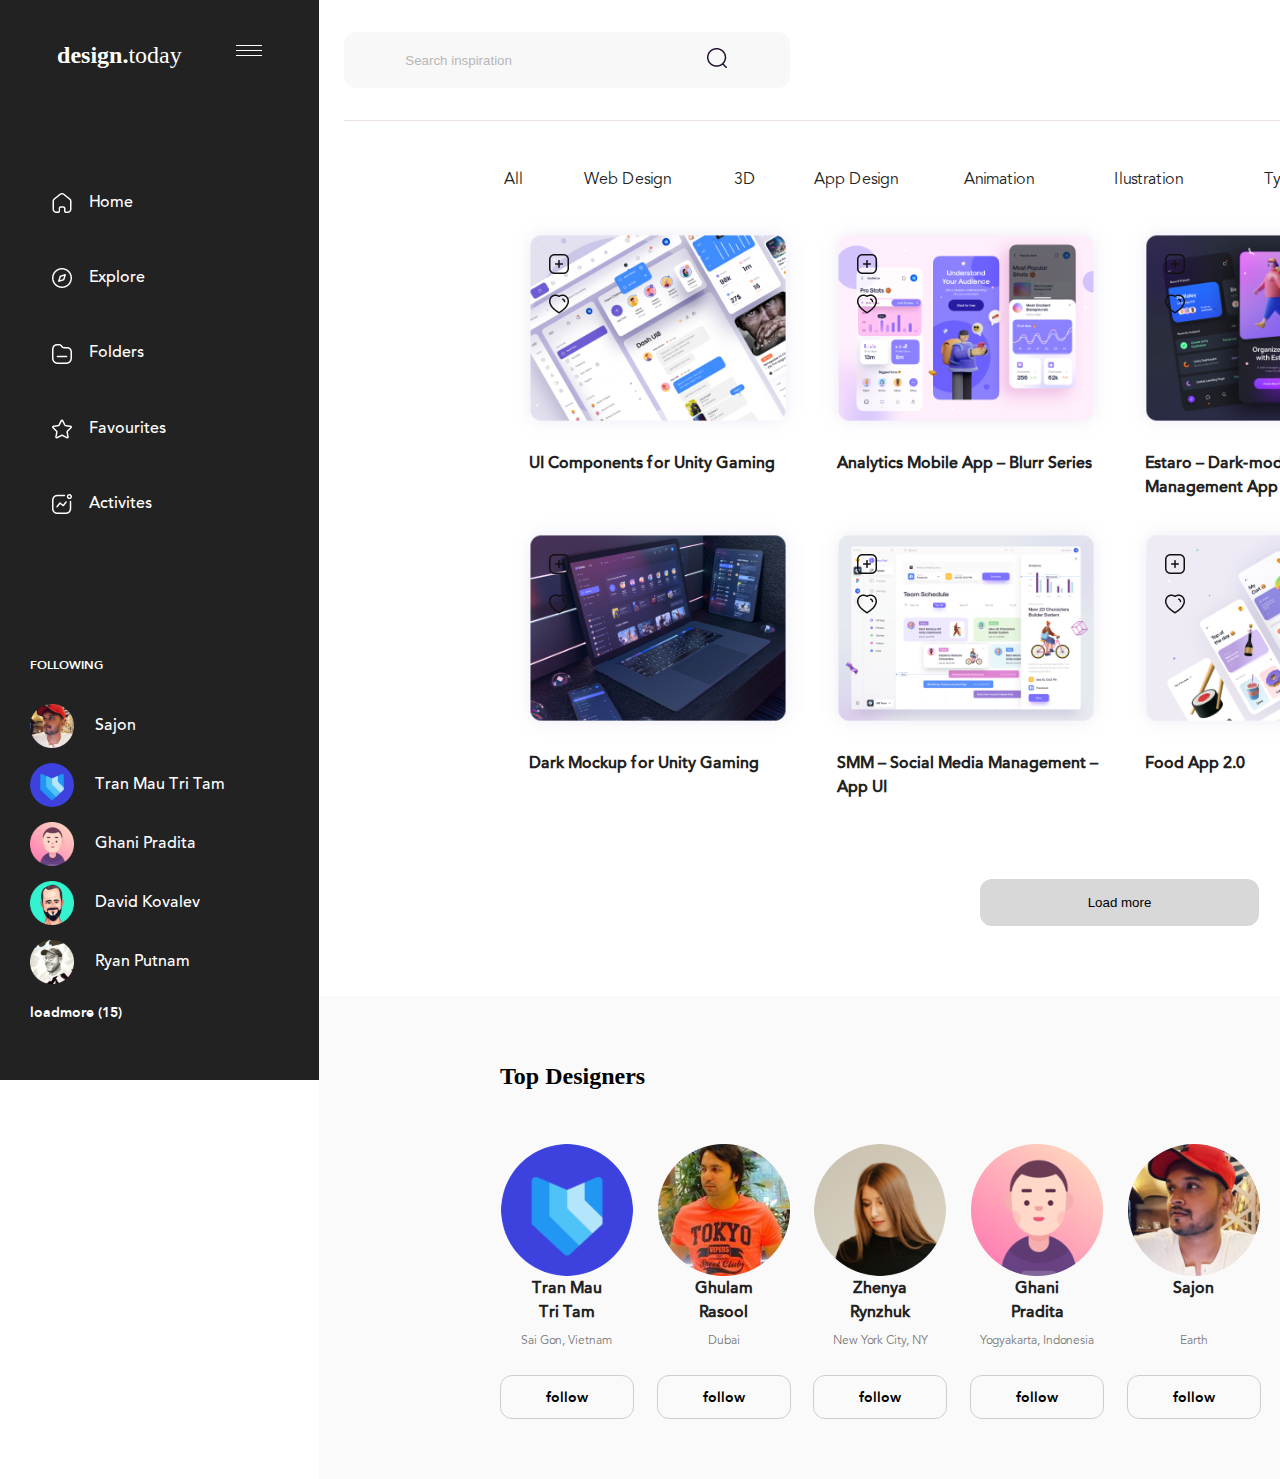
==== index.html @ 06f3b0fe "added second section and styles on index.html" ====
<!DOCTYPE html>
<html lang="en">
<head>
    <meta charset="UTF-8">
    <meta http-equiv="X-UA-Compatible" content="IE=edge">
    <meta name="viewport" content="width=device-width, initial-scale=1.0">
    <link rel="stylesheet" href="styles/font.css">
    <link rel="stylesheet" href="styles/style.css">
    <title>Document</title>
</head>
<body> 
    <div class="container-page flex">
        <aside class="aside-div">
            <div class="flex justify-around div-logo">
                <a class="logo colorfff transition-property" href="index.html"><span>design.</span>today</a>
                <a href="#"><img src="images/icons/burger-icon.png" alt="burger-icon"></a>
            </div>
            <div class="container-aside">
                <nav>
                    <ul>
                        <li class="nav-li">
                            <a class="font-fam-medium colorfff size16"href="#">
                                 <img class="vertical-align"src="images/icons/home.png" alt="home">Home
                            </a>
                        </li>
                        <li class="nav-li">
                           <a class="font-fam-medium colorfff size16"href="#">
                               <img class="vertical-align"src="images/icons/explore.png" alt="explore">Explore
                            </a>
                        </li>
                        <li class="nav-li">
                            <a class="font-fam-medium colorfff size16"href="#">
                               <img class="vertical-align"src="images/icons/folders1.png" alt="folder">Folders
                            </a>
                        </li>
                        <li class="nav-li">
                            <a class="font-fam-medium colorfff size16"href="#">
                               <img class="vertical-align"src="images/icons/favourites1.png" alt="favourites">Favourites
                            </a>
                        </li>
                        <li class="nav-li">
                            <a class="font-fam-medium colorfff size16"href="#">
                               <img class="vertical-align"src="images/icons/activities1.png" alt="avtivites">Activites
                            </a>
                        </li>
                    </ul>
                </nav>
            </div>
            <div class="aside-bottom container-aside">
                <h3 class="uppercase colorfff font-fam-heavy">following</h3>
                <ul>
                   <li>
                       <a class="font-fam-medium colorfff size16" href="#">
                           <img class="vertical-align" src="images/persons/sajon.png" alt="sajon">Sajon
                        </a>
                    </li>
                   <li>
                       <a class="font-fam-medium colorfff size16"href="#">
                           <img class="vertical-align"src="images/persons/tran-mau.png" alt="tran">Tran Mau Tri Tam
                        </a>
                    </li>
                   <li>
                       <a class="font-fam-medium colorfff size16"href="#">
                           <img class="vertical-align"src="images/persons/ghani.png" alt="ghani">Ghani Pradita
                        </a>
                    </li>
                   <li>
                       <a class="font-fam-medium colorfff size16"href="#">
                           <img class="vertical-align"src="images/persons/david.png" alt="david">David Kovalev
                        </a>
                    </li>
                   <li>
                       <a class="font-fam-medium colorfff size16"href="#">
                           <img class="vertical-align"src="images/persons/ryan.png" alt="ryan">Ryan Putnam
                        </a>
                    </li>
                </ul>
                <button class="colorfff font-size14 font-fam-heavy">loadmore (15)</button>
            </div>
        </aside>
        <div class="main-page">
            <header class="flex">
                <div class="search-div flex">
                    <input type="text" placeholder="Search inspiration">
                    <a href="#">
                        <img src="images/icons/search.png" alt="search">
                    </a>
                </div>
                <div class="flex header-right-div">
                    <a class="uppercase"href="">go pro!</a>
                    <div class="relative">
                       <a href="#"><img src="images/icons/mail.png" alt="mail"><span></span></a>
                    </div>
                    <div class="relative">
                       <a href="#"><img src="images/icons/bell.png" alt="bell"><span></span></a>
                    </div>
                    <a href="sec-page.html"><img src="images/persons/Group 33.png" alt="photo"> </a>
                    <button class="uppercase upload colorfff font-size14 font-fam-heavy">upload</button>
                </div>
            </header>
            <main>
                <section class="container">
                    <div class="flex jc-between ai-center wrap"> 
                        <div class="flex">
                            <div class="list-div">
                                <a class="book-size16-color222 capitalize"href="">all</a>
                            </div>
                            <div class="list-div witdh">
                                <a class="book-size16-color222 capitalize"href="">web design</a>
                            </div>
                            <div class="list-div">
                                <a class="book-size16-color222 uppercase"href="">3D</a>
                            </div>
                            <div class="list-div witdh">
                                <a class="book-size16-color222 capitalize"href="">app design</a>
                            </div>
                            <div class="list-div witdh">
                                <a class="book-size16-color222 capitalize"href="">animation</a>
                            </div>
                            <div class="list-div witdh">
                                <a class="book-size16-color222 capitalize"href="">ilustration</a>
                            </div>
                            <div class="list-div">
                                <a class="book-size16-color222 capitalize"href="">typography</a>
                            </div>
                        </div>
                        <div class="buttom-filter-div">
                            <img class="vertical-align"src="images/icons/filter.png" alt="filter">
                            <button class="buttom-filter capitalize">filters</button>
                        </div>
                    </div>
                    <div class="flex jc-between wrap">
                        <div class="main-img-div flex wrap relative">
                            <a href="#">
                                <img class="main-img"src="images/basic images/UI components for unity gaming.png" alt="">
                                <h4>UI Components for Unity Gaming</h4>
                            </a>
                            <div class="icon-on-imgdiv">
                                <img src="images/icons/Component 10 – 1.png" alt="plus">
                            </div>
                            <div class="icon-on-imgdiv heart-icon">
                                <img src="images/icons/Component 6 – 2.png" alt="heart">
                            </div>
                        </div>
                        <div class="main-img-div flex wrap relative">
                            <a href="#">
                                <img src="images/basic images/Analytics mobile app.png" alt="">
                                <h4>Analytics Mobile App – Blurr Series</h4>
                            </a>
                            <div class="icon-on-imgdiv">
                                <img src="images/icons/Component 10 – 1.png" alt="plus">
                            </div>
                            <div class="icon-on-imgdiv heart-icon">
                                <img src="images/icons/Component 6 – 2.png" alt="heart">
                            </div>
                        </div>
                        <div class="main-img-div flex wrap relative">
                            <a href="#">
                                <img src="images/basic images/estaro dark-mode.png" alt="">
                                <h4>Estaro – Dark-mode – Task Management App</h4>
                            </a>
                            <div class="icon-on-imgdiv">
                                <img src="images/icons/Component 10 – 1.png" alt="plus">
                            </div>
                            <div class="icon-on-imgdiv heart-icon">
                                <img src="images/icons/Component 6 – 2.png" alt="heart">
                            </div>
                        </div>
                        <div class="main-img-div flex wrap relative">
                            <a href="#">
                                <img class="main-img"src="images/basic images/live streaming.png" alt="">
                                <h4>Live streaming application for gamers.</h4>
                            </a>
                            <div class="icon-on-imgdiv">
                                <img src="images/icons/Component 10 – 1.png" alt="plus">
                            </div>
                            <div class="icon-on-imgdiv heart-icon">
                                <img src="images/icons/Component 6 – 2.png" alt="heart">
                            </div>
                        </div>
                        <div class="main-img-div flex wrap relative">
                            <a href="#">
                                <img src="images/basic images/dark mockup.png" alt="">
                                <h4>Dark Mockup for Unity Gaming</h4>
                            </a>
                            <div class="icon-on-imgdiv">
                                <img src="images/icons/Component 10 – 1.png" alt="plus">
                            </div>
                            <div class="icon-on-imgdiv heart-icon">
                                <img src="images/icons/Component 6 – 2.png" alt="heart">
                            </div>
                        </div>
                        <div class="main-img-div flex wrap relative">
                            <a href="#">
                                <img src="images/basic images/smm-social media managment.png" alt="">
                                <h4>SMM – Social Media Management – App UI</h4>
                            </a>
                            <div class="icon-on-imgdiv">
                                <img src="images/icons/Component 10 – 1.png" alt="plus">
                            </div>
                            <div class="icon-on-imgdiv heart-icon">
                                <img src="images/icons/Component 6 – 2.png" alt="heart">
                            </div>
                        </div>
                        <div class="main-img-div flex wrap relative">
                            <a href="#">
                                <img src="images/basic images/food app.png" alt="">
                                <h4>Food App 2.0</h4>
                            </a>
                            <div class="icon-on-imgdiv">
                                <img src="images/icons/Component 10 – 1.png" alt="plus">
                            </div>
                            <div class="icon-on-imgdiv heart-icon">
                                <img src="images/icons/Component 6 – 2.png" alt="heart">
                            </div>
                        </div>
                        <div class="main-img-div  flex wrap relative">
                            <a href="#">
                                <img src="images/basic images/Rectangle 48@2x.png" alt="">
                                <h4>Live streaming application for gamers.</h4>
                            </a>
                            <div class="icon-on-imgdiv">
                                <img src="images/icons/Component 10 – 1.png" alt="plus">
                            </div>
                            <div class="icon-on-imgdiv heart-icon">
                                <img src="images/icons/Component 6 – 2.png" alt="heart">
                            </div>
                        </div>
                    </div>
                    <div class="flex load-button-div">
                        <button>Load more</button>
                    </div>
                </section>
                <section class="designer-section">
                    <div class="container">
                        <div class="flex jc-between">
                            <h2>Top Designers</h2>
                            <a class="color222 font-fam-heavy font-size14"href="#">View all</a>
                        </div>
                        <div class="flex jc-between">
                            <div class=" flex personal-div">
                                <img src="images/persons/tran-mau.png" alt="">
                                <h3>Tran Mau</h3>
                                <h3>Tri Tam</h3>
                                <p>Sai Gon, Vietnam</p>
                                <button class="font-size14 font-fam-heavy">follow</button>
                            </div>
                            <div class="flex personal-div">
                                <img src="images/persons/ghulam.png" alt="">
                                <h3>Ghulam</h3>
                                <h3>Rasool</h3>
                                <p>Dubai</p>
                                <button class="font-size14 font-fam-heavy">follow</button>
                            </div>
                            <div class="flex personal-div">
                                <img src="images/persons/zhenya.png" alt="">
                                <h3>Zhenya</h3>
                                <h3>Rynzhuk</h3>
                                <p>New York City, NY</p>
                                <button class="font-size14 font-fam-heavy">follow</button>
                            </div>
                            <div class="flex personal-div">
                                <img src="images/persons/ghani.png" alt="">
                                <h3>Ghani</h3>
                                <h3>Pradita</h3>
                                <p>Yogyakarta, Indonesia</p>
                                <button class="font-size14 font-fam-heavy">follow</button>
                            </div>
                            <div class="flex personal-div">
                                <img src="images/persons/sajon.png" alt="">
                                <h3>Sajon</h3>
                                <p>Earth</p>
                                <button class="font-size14 font-fam-heavy">follow</button>
                            </div>
                            <div class="flex personal-div">
                                <img src="images/persons/david.png" alt="">
                                <h3>David</h3>
                                <h3>Kovalev</h3>
                                <p>Sarasota, FL</p>
                                <button class="font-size14 font-fam-heavy">follow</button>
                            </div>
                            <div class="flex personal-div">
                                <img src="images/persons/ryan.png" alt="">
                                <h3>Ryan</h3>
                                <h3>Putnam</h3>
                                <p>Colorado Springs</p>
                                <button class="font-size14 font-fam-heavy">follow</button>
                            </div>
                            <div class="flex personal-div">
                                <img src="images/persons/dmitry.png" alt="">
                                <h3>Dmitry</h3>
                                <h3>Lauretsky</h3>
                                <p>Omsk, Russia</p>
                                <button class="font-size14 font-fam-heavy">follow</button>
                            </div>
                        </div>
                    </div>
                </section>
            </main>
        </div>
    </div>
</body>
</html>
---- styles/font.css ----
@font-face {font-family: "Avenir Medium"; 
    src: url("../fonts///db.onlinewebfonts.com/t/2090551770be22b09600a40b0b4673b7.eot"); 
    src: url("../fonts///db.onlinewebfonts.com/t/2090551770be22b09600a40b0b4673b7.eot?#iefix") format("embedded-opentype"), 
    url("../fonts/Avenir-Medium.woff2") format("woff2"), 
    url("../fonts/Avenir-Medium.woff") format("woff"), 
    url("../fonts/Avenir-Medium.ttf") format("truetype"), 
    url("../fonts///db.onlinewebfonts.com/t/2090551770be22b09600a40b0b4673b7.svg#Avenir Medium") format("svg"); }
  @font-face {font-family: "Avenir Black"; 
    src: url("../fonts///db.onlinewebfonts.com/t/275de2221d9f0c4c9257d17f5a1e4006.eot"); 
    src: url("../fonts///db.onlinewebfonts.com/t/275de2221d9f0c4c9257d17f5a1e4006.eot?#iefix") format("embedded-opentype"), 
    url("../fonts/Avenir\ Black.woff2") format("woff2"),
    url("../fonts/Avenir\ Black.woff") format("woff"), 
    url("../fonts/Avenir\ Black.ttf") format("truetype"), 
    url("../fonts///db.onlinewebfonts.com/t/275de2221d9f0c4c9257d17f5a1e4006.svg#Avenir Black") format("svg"); 
}
@font-face {font-family: "Avenir Heavy";
    src: url("../fonts/901497541657a2f24e42848bcf7fad52.eot"); /* IE9*/
    src: url("../fonts/901497541657a2f24e42848bcf7fad52.eot?#iefix") format("embedded-opentype"), /* IE6-IE8 */
    url("../fonts/Avenir\ Heavy.woff2") format("woff2"), /* chrome、firefox */
    url("../fonts/Avenir\ Heavy.woff") format("woff"), /* chrome、firefox */
    url("../fonts/Avenir\ Heavy.ttf") format("truetype"), /* chrome、firefox、opera、Safari, Android, iOS 4.2+*/
    url("../fonts/901497541657a2f24e42848bcf7fad52.svg#Avenir Heavy") format("svg"); /* iOS 4.1- */
}
@font-face {
  font-family: 'Avenir LT Std book';
  src: url('../fonts/AvenirLTStd-Book.woff2') format('woff2'),
      url('../fonts/AvenirLTStd-Book.woff') format('woff'),
      url('../fonts/AvenirLTStd-Book.ttf') format('truetype');
  font-weight: normal;
  font-style: normal;
  font-display: swap;
}
---- styles/style.css ----
*{
    margin: 0;
    padding: 0;
    box-sizing: border-box;
}
a{
    text-decoration: none;
}
ul{
    list-style: none;
}
.container-page{
    width: 1920px;
    /* width: 100%; */
}
.color222{
    color: #222222;
    opacity: 0.3;
}
.font-fam-heavy{
    font-family: "Avenir Heavy"
}
.font-fam-medium{
    font-family: "Avenir Medium";
}
.font-size14{
    font-size: 14px;
}
.colorfff{
    color: #FFFFFF;
}
.flex{
    display: flex;
}
.wrap{
    flex-wrap: wrap;
}
.justify-around{
    justify-content: space-around;
}
.aside-div{
    max-width: 319px;
    height: 1080px;
    background-color: #222222;
    flex:1;
}
.div-logo{
    margin: 42px 30px 0;
}
.logo{
    font-size: 24px;
}
.logo span{
    font-weight: bold;
}
.container-aside{
    max-width: 280px;
    padding-top: 106px ;
    padding-left: 30px;
}
.nav-li{
    margin-bottom: 20px;
    width: 250px;
}
.nav-li :hover{
    background-color: #FF2288;
    border-radius: 10px;
    transition-duration: 0.2s;
    font-size: 18px;
}
.nav-li a{
    display: inline-block;
    vertical-align: middle;
    padding: 15px 105px 15px 20px;
}
.nav-li img{
    display: inline-block;
    margin-right: 15px;
}
.size16{
    font-size:16px;
}
.uppercase{
    text-transform: uppercase;
}
.aside-bottom{
    width: 319px;
}
.aside-bottom img{
    width: 44px;
    margin-right: 21px;
}
.aside-bottom li{
    margin-top: 15px;
}
.aside-bottom h3{
    font-size:12px;
    margin-bottom: 31px;
}
.aside-bottom li :hover{
    font-size: 14px;
    transition-duration: 0.3s;
}
.aside-bottom button{
    background-color: #222222;
    border: none;
    margin-top: 19px;
    margin-bottom: 106px;
    cursor: pointer;
}
/*----main page---*/
.main-page{
    flex:3;
}
header{
    margin: 30px 25px;
    justify-content: space-between;
    align-items: center;
    border-bottom: 1.5px solid rgb(235, 225, 225) ;
    padding-bottom: 30px;
}
.search-div{
    width: 446px;
    height: 56px;
    background-color: #F8F8F8;
    border-radius: 12px;
    justify-content: space-around;
    align-items: center;
}
.search-div input{
    outline: none;
    border-style: hidden;
    background-color: #F8F8F8;
    color: #111111;
    opacity: 0.5;
}
.upload{
    padding: 17px 36px;
    background-color:#FF2288 ;
    border-style: none;
    border-radius: 12px;
    cursor: pointer;
    margin: 0 30px;
}
.header-right-div{
    align-items: center;
}
.header-right-div div{
    margin: 0 30px;
}
.header-right-div :first-child{
    color:#FF2288 ;
}
.relative{
    position: relative;
}
.header-right-div span{
    position: absolute;
    display: block;
    width: 10px;
    height: 10px;
    background-color: #ff2288;
    border-radius: 50%;
    top: -1px;
    right: -1px;
    opacity: 1;
}
.div-person{
    width: 56px;
    height: 56px;
    border-radius: 50%;
    border:2px solid #E7E7E7;
    justify-content: center;
    align-items: center;
    margin: 0 30px;
}
.div-person:hover{
    border:2px solid #FF2288;
}
.container{
    max-width: 1231px;
    width: 100%;
    margin: 0 auto;
}
.jc-between{
    justify-content: space-between;
}
.ai-center{
    align-items: center;
}
.book-size16-color222{
    font-family: 'Avenir LT Std book';
    font-size: 16px;
    color: #222222;
}
.capitalize{
    text-transform: capitalize;
}
.list-div{
    width: 80px;
}
.witdh{
    width: 150px;
}
.list-div a{
    transition: linear;
    transition-duration: 0.3s;
}
.list-div :hover{
    background-color: #F2F2F2;
    border-radius: 12px;
    padding:16px 20px;
}
.buttom-filter-div{
    padding: 16px 27px;
    border: 1px solid #D8D8D8;
    border-radius: 12px;
}
.buttom-filter{
   border: none;
   cursor: pointer;
   background-color: #FFFFFF;
}
.vertical-align{
    vertical-align: middle;
}
.main-img-div{
    width: calc(100% / 4);
    flex-direction: column;
    align-items:center;
}
.main-img-div a{
    transition: linear;
    transition-duration: 0.5s;
}
.main-img-div h4{
    font-size: 18;
    color: #222222;
    font-family: "Avenir Medium";
    margin: 0 0 10px 25px;
}
.main-img-div :hover{
    background-color: #F8F8F8;
    border-radius: 12px;
}
.main-img-div img{
    width: 100%;
}
.load-button-div{
    justify-content: center;
    margin-top: 70px;
}
.load-button-div button{
    padding: 16px 108px;
    background-color:#D8D8D8;
    border-style: none;
    cursor: pointer;
    border-radius: 12px;
}
.load-button-div :hover{
    border:1px solid #beb8b8;
}
.icon-on-imgdiv{
    position: absolute;
    top:40px;
    left:40px;
    flex-direction: column;
    padding: 3px;
    margin-bottom: 5px;
}
.icon-on-imgdiv img{
    width: 24px;
}
.heart-icon{
    top: 80px;
}
.designer-section{
    background-color: #FAFAFA;
    margin-top: 70px;
    padding: 67px 188px 60px 180px;
}
.personal-div{
    flex-direction:column;
    align-items: center;
    margin-top: 54px;
}
.personal-div h3{
    font-family: "Avenir Medium";
    font-size: 16px;
    color: #222222;
}
.personal-div p {
    font-family: 'Avenir LT Std book';
    font-size: 12px;
    color: #222222;
    opacity: 0.6;
    margin: 10px 0 27px;
}
.designer-section .personal-div:nth-child(5) p {
    margin-top: 34px;
}
.personal-div button{
    width: 134px;
    height: 44px;
    border:1px solid #d1cdcd ;
    border-radius: 12px;
    background-color: #FAFAFA;
}
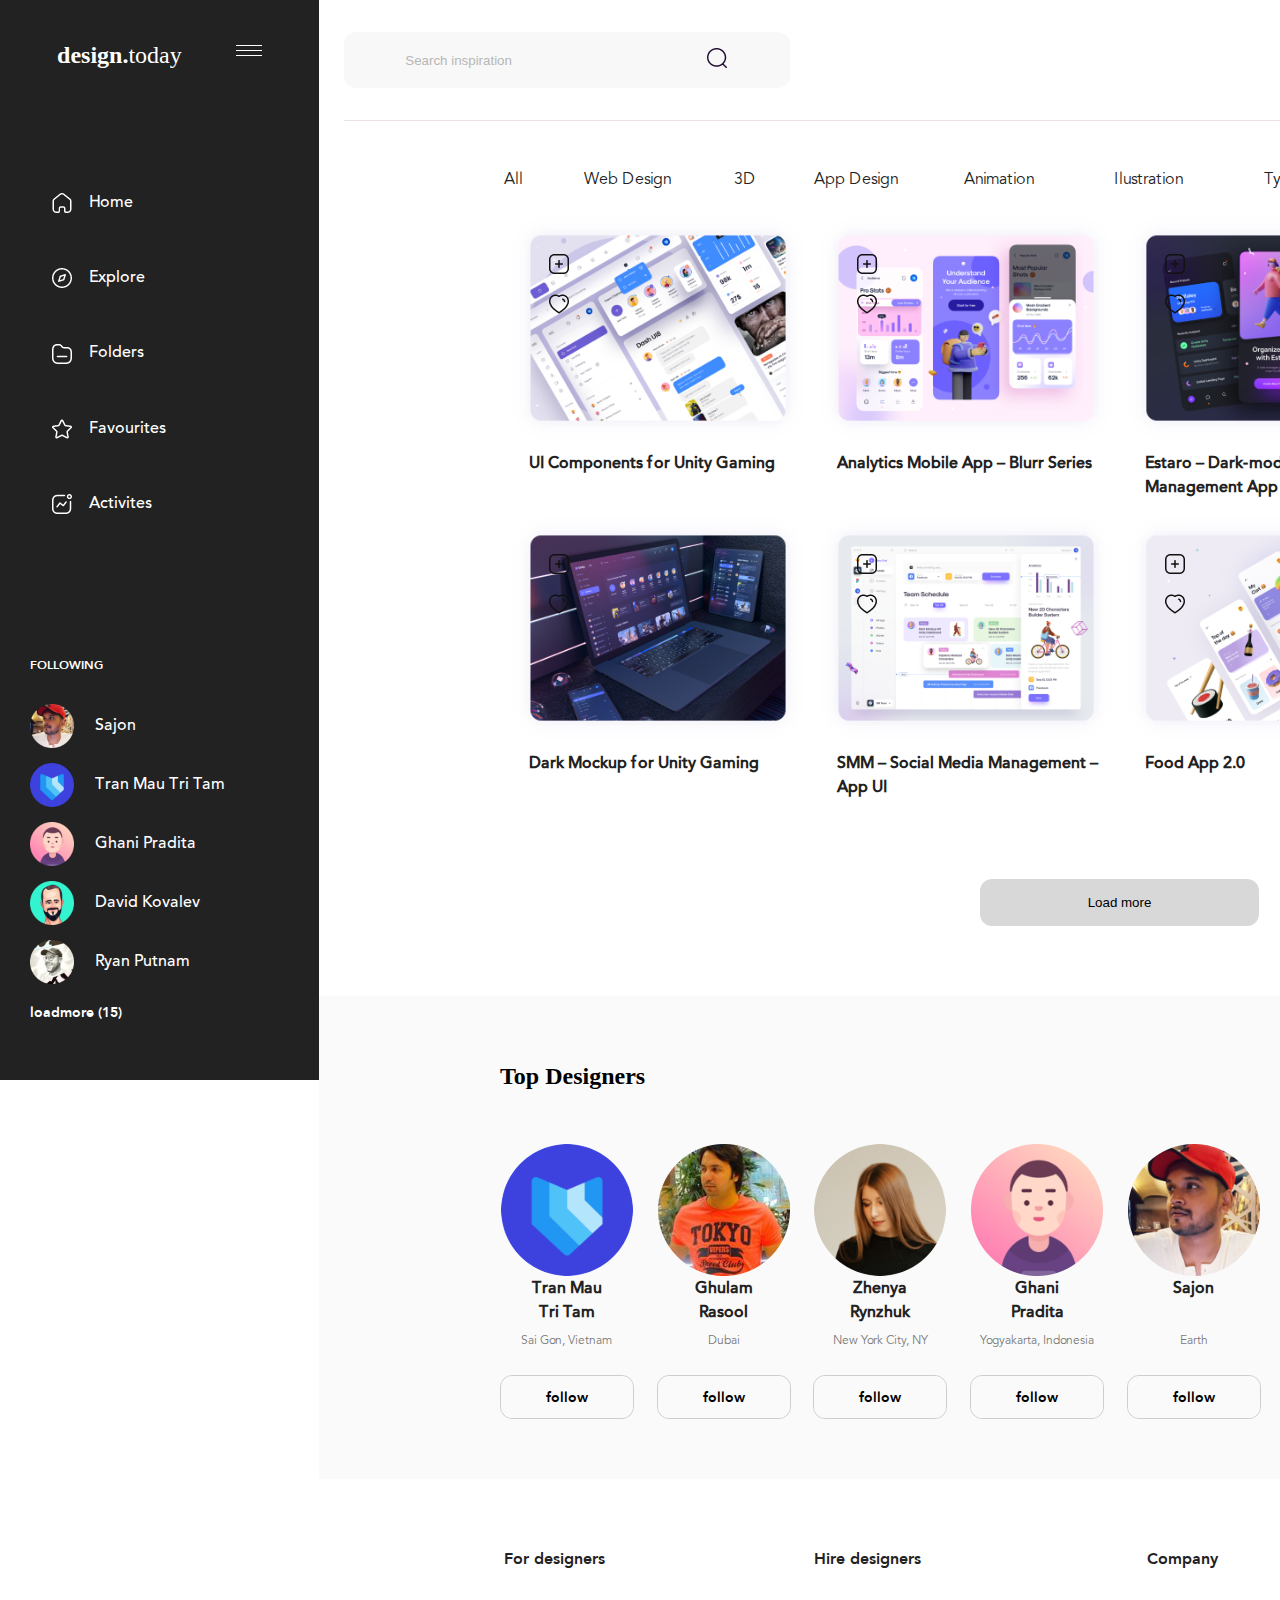
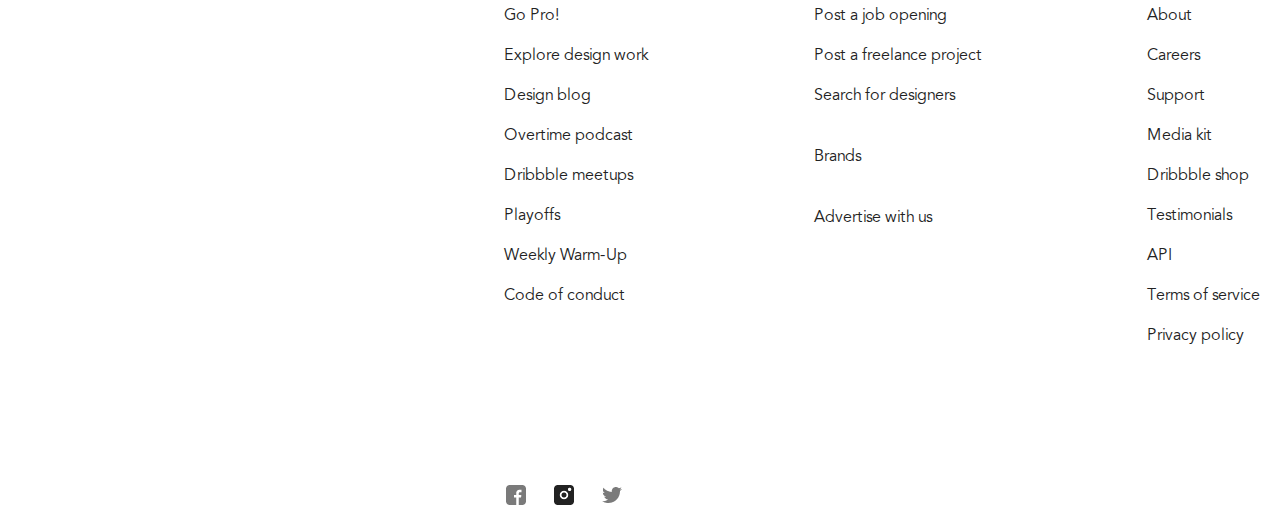
==== commit 1816f45c: "added second section footer and styles" ====
--- a/index.html
+++ b/index.html
@@ -103,25 +103,25 @@
                     <div class="flex jc-between ai-center wrap"> 
                         <div class="flex">
                             <div class="list-div">
-                                <a class="book-size16-color222 capitalize"href="">all</a>
+                                <a class="book-size16-color222 capitalize"href="#">all</a>
                             </div>
                             <div class="list-div witdh">
-                                <a class="book-size16-color222 capitalize"href="">web design</a>
+                                <a class="book-size16-color222 capitalize"href="#">web design</a>
                             </div>
                             <div class="list-div">
-                                <a class="book-size16-color222 uppercase"href="">3D</a>
+                                <a class="book-size16-color222 uppercase"href="#">3D</a>
                             </div>
                             <div class="list-div witdh">
-                                <a class="book-size16-color222 capitalize"href="">app design</a>
+                                <a class="book-size16-color222 capitalize"href="#">app design</a>
                             </div>
                             <div class="list-div witdh">
-                                <a class="book-size16-color222 capitalize"href="">animation</a>
+                                <a class="book-size16-color222 capitalize"href="#">animation</a>
                             </div>
                             <div class="list-div witdh">
-                                <a class="book-size16-color222 capitalize"href="">ilustration</a>
+                                <a class="book-size16-color222 capitalize"href="#">ilustration</a>
                             </div>
                             <div class="list-div">
-                                <a class="book-size16-color222 capitalize"href="">typography</a>
+                                <a class="book-size16-color222 capitalize"href="#">typography</a>
                             </div>
                         </div>
                         <div class="buttom-filter-div">
@@ -132,7 +132,7 @@
                     <div class="flex jc-between wrap">
                         <div class="main-img-div flex wrap relative">
                             <a href="#">
-                                <img class="main-img"src="images/basic images/UI components for unity gaming.png" alt="">
+                                <img class="main-img"src="images/basic images/UI components for unity gaming.png" alt="UI-components">
                                 <h4>UI Components for Unity Gaming</h4>
                             </a>
                             <div class="icon-on-imgdiv">
@@ -144,7 +144,7 @@
                         </div>
                         <div class="main-img-div flex wrap relative">
                             <a href="#">
-                                <img src="images/basic images/Analytics mobile app.png" alt="">
+                                <img src="images/basic images/Analytics mobile app.png" alt="Analytics">
                                 <h4>Analytics Mobile App – Blurr Series</h4>
                             </a>
                             <div class="icon-on-imgdiv">
@@ -156,7 +156,7 @@
                         </div>
                         <div class="main-img-div flex wrap relative">
                             <a href="#">
-                                <img src="images/basic images/estaro dark-mode.png" alt="">
+                                <img src="images/basic images/estaro dark-mode.png" alt="dark-mode">
                                 <h4>Estaro – Dark-mode – Task Management App</h4>
                             </a>
                             <div class="icon-on-imgdiv">
@@ -235,67 +235,146 @@
                     <div class="container">
                         <div class="flex jc-between">
                             <h2>Top Designers</h2>
-                            <a class="color222 font-fam-heavy font-size14"href="#">View all</a>
-                        </div>
-                        <div class="flex jc-between">
+                            <a class="color222 opacity-03 font-fam-heavy font-size14"href="#">View all</a>
+                        </div>
+                        <div class="flex jc-between wrap">
                             <div class=" flex personal-div">
-                                <img src="images/persons/tran-mau.png" alt="">
+                                <img src="images/persons/tran-mau.png" alt="tran-mau">
                                 <h3>Tran Mau</h3>
                                 <h3>Tri Tam</h3>
                                 <p>Sai Gon, Vietnam</p>
-                                <button class="font-size14 font-fam-heavy">follow</button>
-                            </div>
-                            <div class="flex personal-div">
-                                <img src="images/persons/ghulam.png" alt="">
+                                <div class="follow-div flex">
+                                    <button class="font-size14 font-fam-heavy">follow</button>
+                                </div>
+                            </div>
+                            <div class="flex personal-div">
+                                <img src="images/persons/ghulam.png" alt="ghulam">
                                 <h3>Ghulam</h3>
                                 <h3>Rasool</h3>
                                 <p>Dubai</p>
-                                <button class="font-size14 font-fam-heavy">follow</button>
-                            </div>
-                            <div class="flex personal-div">
-                                <img src="images/persons/zhenya.png" alt="">
+                                <div class="follow-div flex">
+                                    <button class="font-size14 font-fam-heavy">follow</button>
+                                </div>
+                            </div>
+                            <div class="flex personal-div">
+                                <img src="images/persons/zhenya.png" alt="zhenya">
                                 <h3>Zhenya</h3>
                                 <h3>Rynzhuk</h3>
                                 <p>New York City, NY</p>
-                                <button class="font-size14 font-fam-heavy">follow</button>
-                            </div>
-                            <div class="flex personal-div">
-                                <img src="images/persons/ghani.png" alt="">
+                                <div class="follow-div flex">
+                                    <button class="font-size14 font-fam-heavy">follow</button>
+                                </div>
+                            </div>
+                            <div class="flex personal-div">
+                                <img src="images/persons/ghani.png" alt="ghani">
                                 <h3>Ghani</h3>
                                 <h3>Pradita</h3>
                                 <p>Yogyakarta, Indonesia</p>
-                                <button class="font-size14 font-fam-heavy">follow</button>
-                            </div>
-                            <div class="flex personal-div">
-                                <img src="images/persons/sajon.png" alt="">
+                                <div class="follow-div flex">
+                                    <button class="font-size14 font-fam-heavy">follow</button>
+                                </div>
+                            </div>
+                            <div class="flex personal-div">
+                                <img src="images/persons/sajon.png" alt="sajon">
                                 <h3>Sajon</h3>
                                 <p>Earth</p>
-                                <button class="font-size14 font-fam-heavy">follow</button>
-                            </div>
-                            <div class="flex personal-div">
-                                <img src="images/persons/david.png" alt="">
+                                <div class="follow-div flex">
+                                    <button class="font-size14 font-fam-heavy">follow</button>
+                                </div>
+                            </div>
+                            <div class="flex personal-div">
+                                <img src="images/persons/david.png" alt="David">
                                 <h3>David</h3>
                                 <h3>Kovalev</h3>
                                 <p>Sarasota, FL</p>
-                                <button class="font-size14 font-fam-heavy">follow</button>
-                            </div>
-                            <div class="flex personal-div">
-                                <img src="images/persons/ryan.png" alt="">
+                                <div class="follow-div flex">
+                                    <button class="font-size14 font-fam-heavy">follow</button>
+                                </div>
+                            </div>
+                            <div class="flex personal-div">
+                                <img src="images/persons/ryan.png" alt="ryan">
                                 <h3>Ryan</h3>
                                 <h3>Putnam</h3>
                                 <p>Colorado Springs</p>
-                                <button class="font-size14 font-fam-heavy">follow</button>
-                            </div>
-                            <div class="flex personal-div">
-                                <img src="images/persons/dmitry.png" alt="">
+                                <div class="follow-div flex">
+                                    <button class="font-size14 font-fam-heavy">follow</button>
+                                </div>
+                            </div>
+                            <div class="flex personal-div">
+                                <img src="images/persons/dmitry.png" alt="dmitry">
                                 <h3>Dmitry</h3>
                                 <h3>Lauretsky</h3>
                                 <p>Omsk, Russia</p>
-                                <button class="font-size14 font-fam-heavy">follow</button>
+                                <div class="follow-div flex">
+                                    <button class="font-size14 font-fam-heavy">follow</button>
+                                </div>
                             </div>
                         </div>
                     </div>
                 </section>
+                <footer>
+                    <div class="container flex wrap jc-between footer-page">
+                        <div>
+                           <ul>
+                               <li><h4 class="font-fam-heavy">For designers</h4></li>
+                               <li><a href="#">Go Pro!</a></li>
+                               <li><a href="#">Explore design work</a></li>
+                               <li><a href="#">Design blog</a></li>
+                               <li><a href="#">Overtime podcast</a></li>
+                               <li><a href="#">Dribbble meetups</a></li>
+                               <li><a href="#">Playoffs</a></li>
+                               <li><a href="#">Weekly Warm-Up</a></li>
+                               <li><a href="#">Code of conduct</a></li>
+                           </ul>
+                        </div>
+                        <div>
+                            <ul>
+                               <li><h4 class="font-fam-heavy">Hire designers</h4></li>
+                               <li><a href="#">Post a job opening</a></li>
+                               <li><a href="#">Post a freelance project</a></li>
+                               <li><a href="#">Search for designers</a></li>
+                               <li class="margin-top41"><a href="#">Brands</a></li>
+                               <li class="margin-top41"><a href="#">Advertise with us</a></li>
+                            </ul>
+                        </div>
+                        <div>
+                            <ul>
+                                <li><h4 class="font-fam-heavy">Company</h4></li>
+                                <li><a href="#">About </a></li>
+                                <li><a href="#">Careers</a></li>
+                                <li><a href="#">Support</a></li>
+                                <li><a href="#"> Media kit</a></li>
+                                <li><a href="#">Dribbble shop</a></li>
+                                <li><a href="#">Testimonials</a></li>
+                                <li><a href="#">API</a></li>
+                                <li><a href="#">Terms of service</a></li>
+                                <li><a href="#">Privacy policy</a></li>
+                            </ul>
+                        </div>
+                        <div>
+                            <ul>
+                                <li><h4 class="font-fam-heavy">Directories</h4></li>
+                                <li><a href="#">Top designers</a></li>
+                                <li><a href="#">Top design teams</a></li>
+                                <li><a href="#">Design jobs</a></li>
+                                <li><a href="#">Tags</a></li>
+                                <li ><a href="#">Places</a></li>
+                                <li class="margin-top41"><a href="#">Design assets</a></li>
+                                <li class="margin-top41"><a href="#">Shop Creative Market</a></li>
+                            </ul>
+                        </div>
+                   </div>
+                    <div class="flex jc-between container">
+                        <div>
+                            <a href="#"><img src="images/icons/fb.png" alt="facebook"></a>
+                            <a href="#"><img src="images/icons/inst.png" alt="instagram"></a>
+                            <a href="#"><img src="images/icons/twit.png" alt="twitter"></a>
+                        </div>
+                        <a class="font-size16 font-avenir-book color222"href="https://smartacademy.ge/?gclid=Cj0KCQiAqvaNBhDLARIsAH1Pq53q8VPop4dKaOofXRUOzN5PukfTYSnHhFW_8H8JbA8KIK4KE-1oR7oaAqv6EALw_wcB" target="_blunk">for
+                            <span>Smartacademy</span>
+                        </a>
+                    </div>
+                </footer>
             </main>
         </div>
     </div>
--- a/styles/style.css
+++ b/styles/style.css
@@ -10,12 +10,11 @@
     list-style: none;
 }
 .container-page{
-    width: 1920px;
+    width:1920px;
     /* width: 100%; */
 }
 .color222{
     color: #222222;
-    opacity: 0.3;
 }
 .font-fam-heavy{
     font-family: "Avenir Heavy"
@@ -204,7 +203,7 @@
 }
 .list-div a{
     transition: linear;
-    transition-duration: 0.3s;
+    transition-duration: 0.2s;
 }
 .list-div :hover{
     background-color: #F2F2F2;
@@ -279,6 +278,9 @@
     margin-top: 70px;
     padding: 67px 188px 60px 180px;
 }
+.opacity-03{
+    opacity: 0.3;
+}
 .personal-div{
     flex-direction:column;
     align-items: center;
@@ -300,9 +302,56 @@
     margin-top: 34px;
 }
 .personal-div button{
+    border:none ;
+    background-color: #FAFAFA;
+    width: 134px;
+    border-radius: 12px;
+}
+.follow-div{
     width: 134px;
     height: 44px;
     border:1px solid #d1cdcd ;
-    border-radius: 12px;
     background-color: #FAFAFA;
-}+    justify-content: center;
+    cursor: pointer;
+    border-radius: 12px;
+    
+}
+.follow-div :hover{
+    background-color:#d1cdcd;
+}
+.footer-page{
+    padding: 69px 155px 117px 0;
+}
+.footer-page h4{
+    margin-bottom: 36px;
+    font-size: 16px;
+    color: #222222;
+}
+.footer-page li{
+    margin-bottom: 20px;
+}
+.footer-page a{
+    font-family: 'Avenir LT Std book';
+    font-size: 16px;
+    color: #222222;
+    opacity: 1;
+}
+.margin-top41{
+    margin-top: 41px;
+}
+footer span{
+    font-size: 16px;
+    font-family: 'Avenir LT Std book';
+    color: #222222;
+    font-weight: bold;
+}
+.font-size16{
+    font-size: 16px;
+}
+.font-avenir-book{
+    font-family: 'Avenir LT Std book';
+}
+footer :nth-child(2) div :nth-child(2){
+    margin:0 20px;
+}
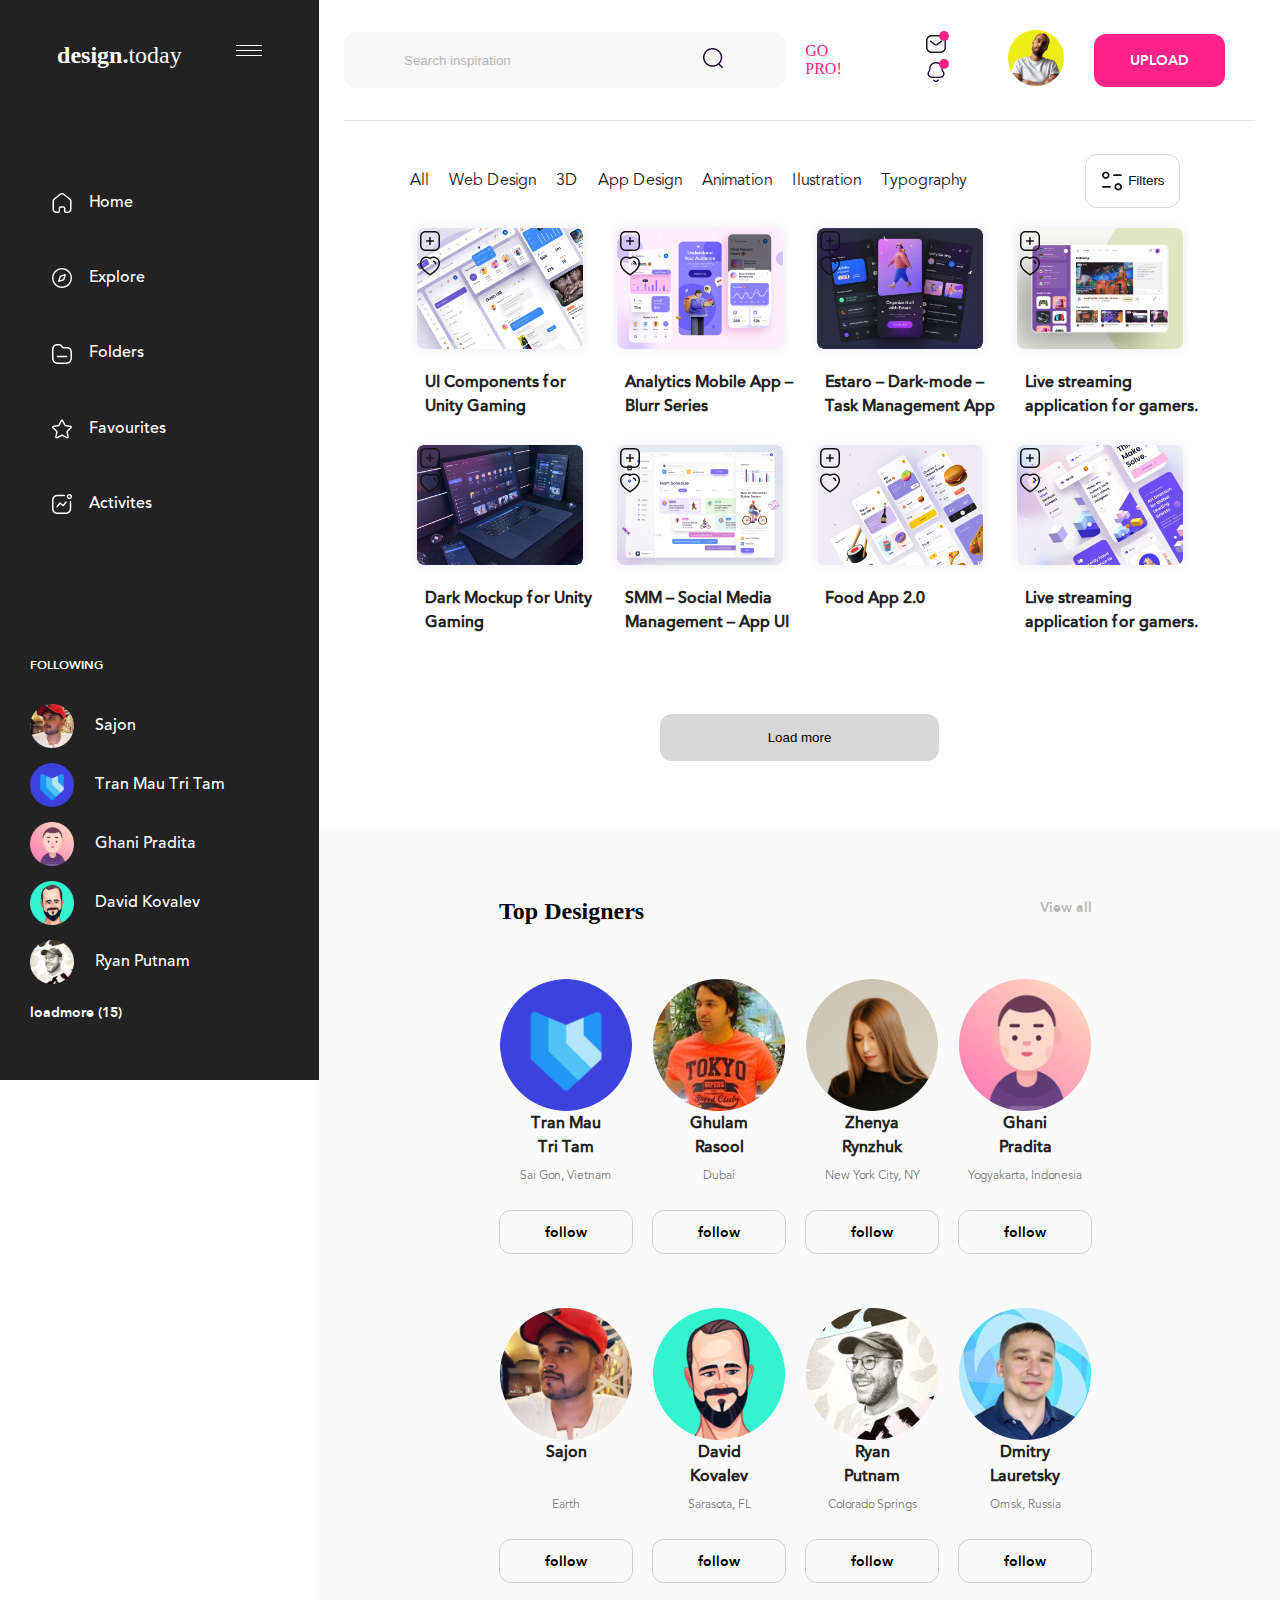
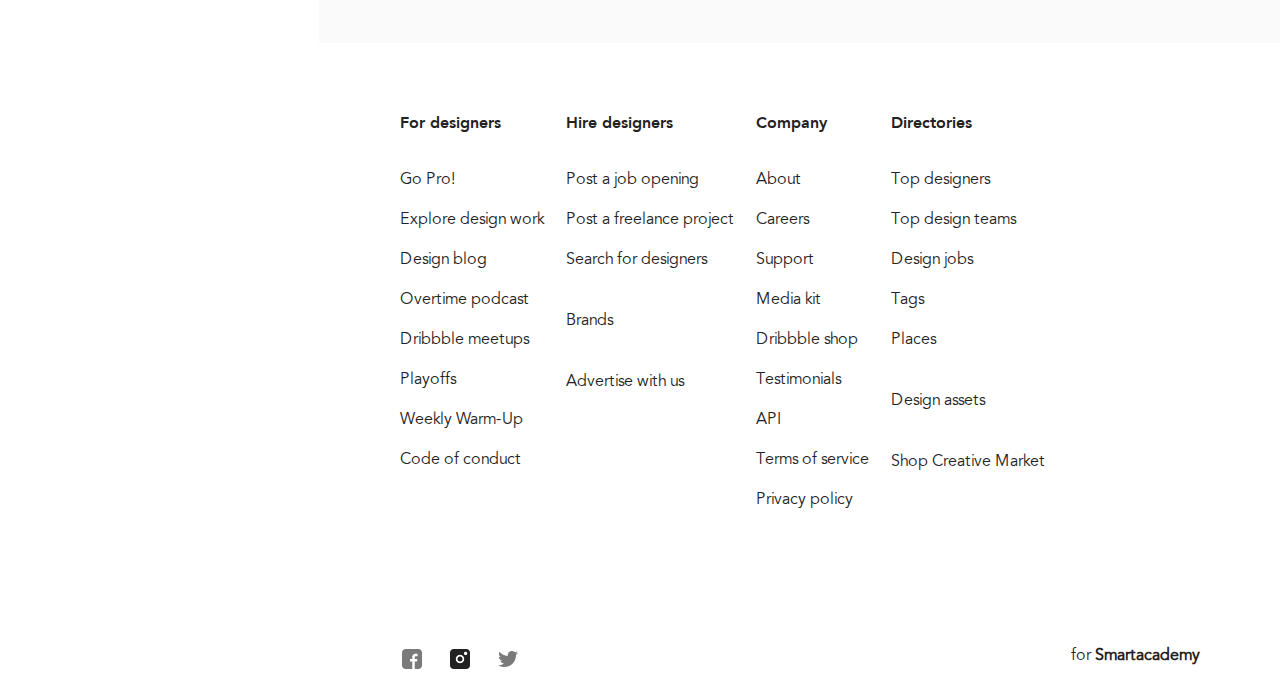
==== commit 3e01adf2: "add responsive for index.html" ====
--- a/index.html
+++ b/index.html
@@ -10,7 +10,7 @@
 </head>
 <body> 
     <div class="container-page flex">
-        <aside class="aside-div">
+        <aside class="aside-div display-none">
             <div class="flex justify-around div-logo">
                 <a class="logo colorfff transition-property" href="index.html"><span>design.</span>today</a>
                 <a href="#"><img src="images/icons/burger-icon.png" alt="burger-icon"></a>
@@ -88,11 +88,13 @@
                 </div>
                 <div class="flex header-right-div">
                     <a class="uppercase"href="">go pro!</a>
-                    <div class="relative">
-                       <a href="#"><img src="images/icons/mail.png" alt="mail"><span></span></a>
-                    </div>
-                    <div class="relative">
-                       <a href="#"><img src="images/icons/bell.png" alt="bell"><span></span></a>
+                    <div class="flex colum-reset">
+                        <div class="relative">
+                            <a href="#"><img src="images/icons/mail.png" alt="mail"><span></span></a>
+                        </div>
+                        <div class="relative">
+                            <a href="#"><img src="images/icons/bell.png" alt="bell"><span></span></a>
+                        </div>
                     </div>
                     <a href="sec-page.html"><img src="images/persons/Group 33.png" alt="photo"> </a>
                     <button class="uppercase upload colorfff font-size14 font-fam-heavy">upload</button>
@@ -108,7 +110,7 @@
                             <div class="list-div witdh">
                                 <a class="book-size16-color222 capitalize"href="#">web design</a>
                             </div>
-                            <div class="list-div">
+                            <div class="list-div witdh">
                                 <a class="book-size16-color222 uppercase"href="#">3D</a>
                             </div>
                             <div class="list-div witdh">
@@ -125,7 +127,7 @@
                             </div>
                         </div>
                         <div class="buttom-filter-div">
-                            <img class="vertical-align"src="images/icons/filter.png" alt="filter">
+                            <img class="vertical-align display-none"src="images/icons/filter.png" alt="filter">
                             <button class="buttom-filter capitalize">filters</button>
                         </div>
                     </div>
--- a/styles/style.css
+++ b/styles/style.css
@@ -10,8 +10,8 @@
     list-style: none;
 }
 .container-page{
-    width:1920px;
-    /* width: 100%; */
+    max-width:1920px;
+    width: 100%;
 }
 .color222{
     color: #222222;
@@ -65,12 +65,11 @@
     background-color: #FF2288;
     border-radius: 10px;
     transition-duration: 0.2s;
-    font-size: 18px;
 }
 .nav-li a{
     display: inline-block;
     vertical-align: middle;
-    padding: 15px 105px 15px 20px;
+    padding: 15px 80px 15px 20px;
 }
 .nav-li img{
     display: inline-block;
@@ -196,10 +195,7 @@
     text-transform: capitalize;
 }
 .list-div{
-    width: 80px;
-}
-.witdh{
-    width: 150px;
+    margin: 0 53px 0 10px;
 }
 .list-div a{
     transition: linear;
@@ -261,14 +257,11 @@
 }
 .icon-on-imgdiv{
     position: absolute;
-    top:40px;
-    left:40px;
+    top:30px;
+    left:30px;
     flex-direction: column;
     padding: 3px;
     margin-bottom: 5px;
-}
-.icon-on-imgdiv img{
-    width: 24px;
 }
 .heart-icon{
     top: 80px;
@@ -355,3 +348,86 @@
 footer :nth-child(2) div :nth-child(2){
     margin:0 20px;
 }
+.table{
+    border-collapse: collapse;
+}
+thead{
+    text-align: left;
+}
+th{
+    font-size: 18px;
+    color: #111111;
+    padding: 31px 0;
+    font-family: "Avenir Heavy";
+    width: calc(100%/6);
+}
+.info-table{
+    border-top: 1px solid #d1d1d1;
+    cursor: pointer;
+}
+.info-table td{
+    font-family: "Avenir Heavy";
+    padding: 31px 0;
+    color:#AFAFAF;
+    font-size: 16px;
+    width: calc(100%/6);
+}
+tbody :nth-child(4) td{
+    color: #222222;
+}
+tbody :nth-child(7) td{
+    color: #FF2288;
+}
+@media (max-width:1320px) {
+    .colum-reset{
+        flex-direction: column;
+    }
+    .list-div{
+        margin: 20px 10px;
+    }
+    .container{
+        max-width: 800px;
+    }
+    .buttom-filter-div{
+        padding: 14px;
+        margin-right: 20px;
+    }
+    .icon-on-imgdiv{
+        top: 15px;
+        left: 15px;
+    }
+    .heart-icon{
+        margin-top: 25px;
+    }
+    .header-right-div{
+        padding-left:20px;
+    }
+}
+@media (max-width:1024px) {
+    .main-img-div{
+        width: calc(100%/2);
+    }
+    .icon-on-imgdiv{
+        top: 50px;
+        left: 60px;
+    }
+    .list-div{
+        margin-left: 10px;
+    }
+    .heart-icon{
+        margin-top: 30px;
+    }
+    .footer-page{
+        padding: 65px 50px ;
+    }
+    .search-div{
+        width: 250px;
+    }
+    .aside-div{
+        width: 250px;
+    }
+    .display-none{
+        display: none;
+    }
+    
+}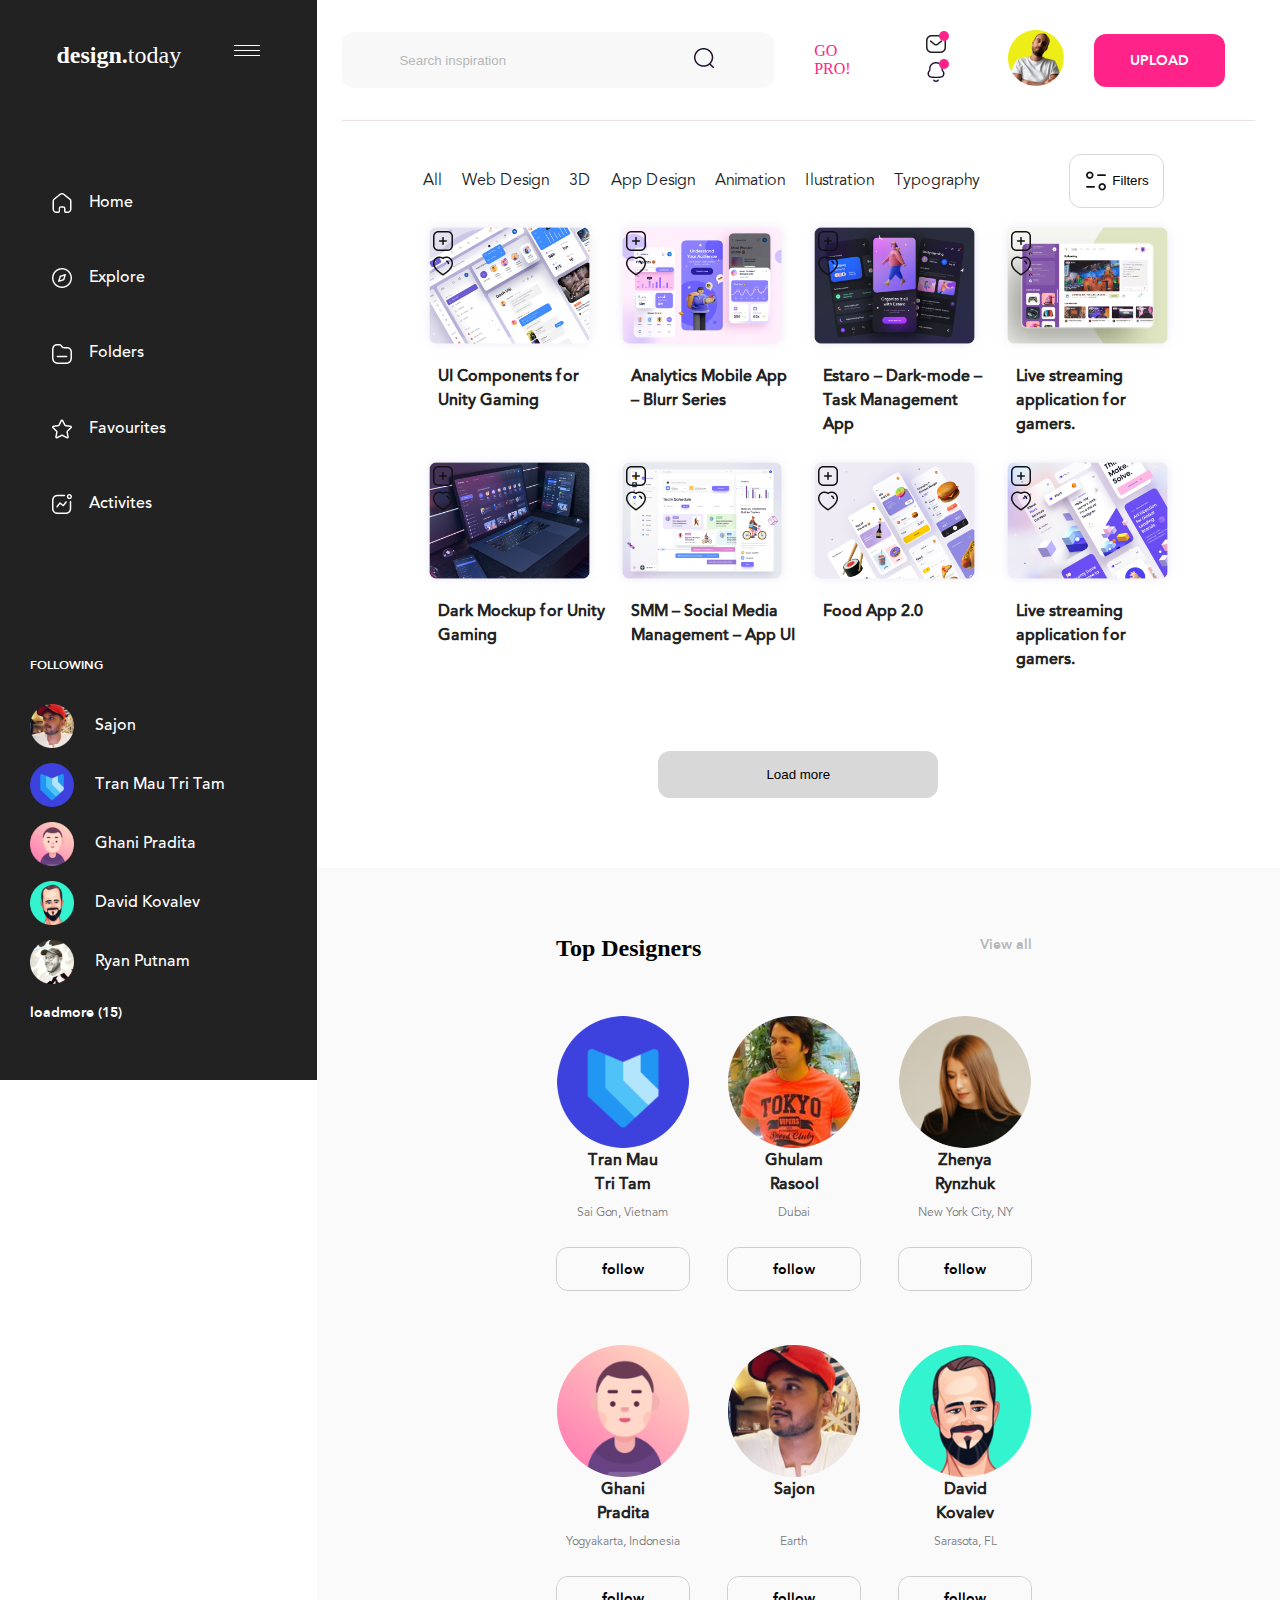
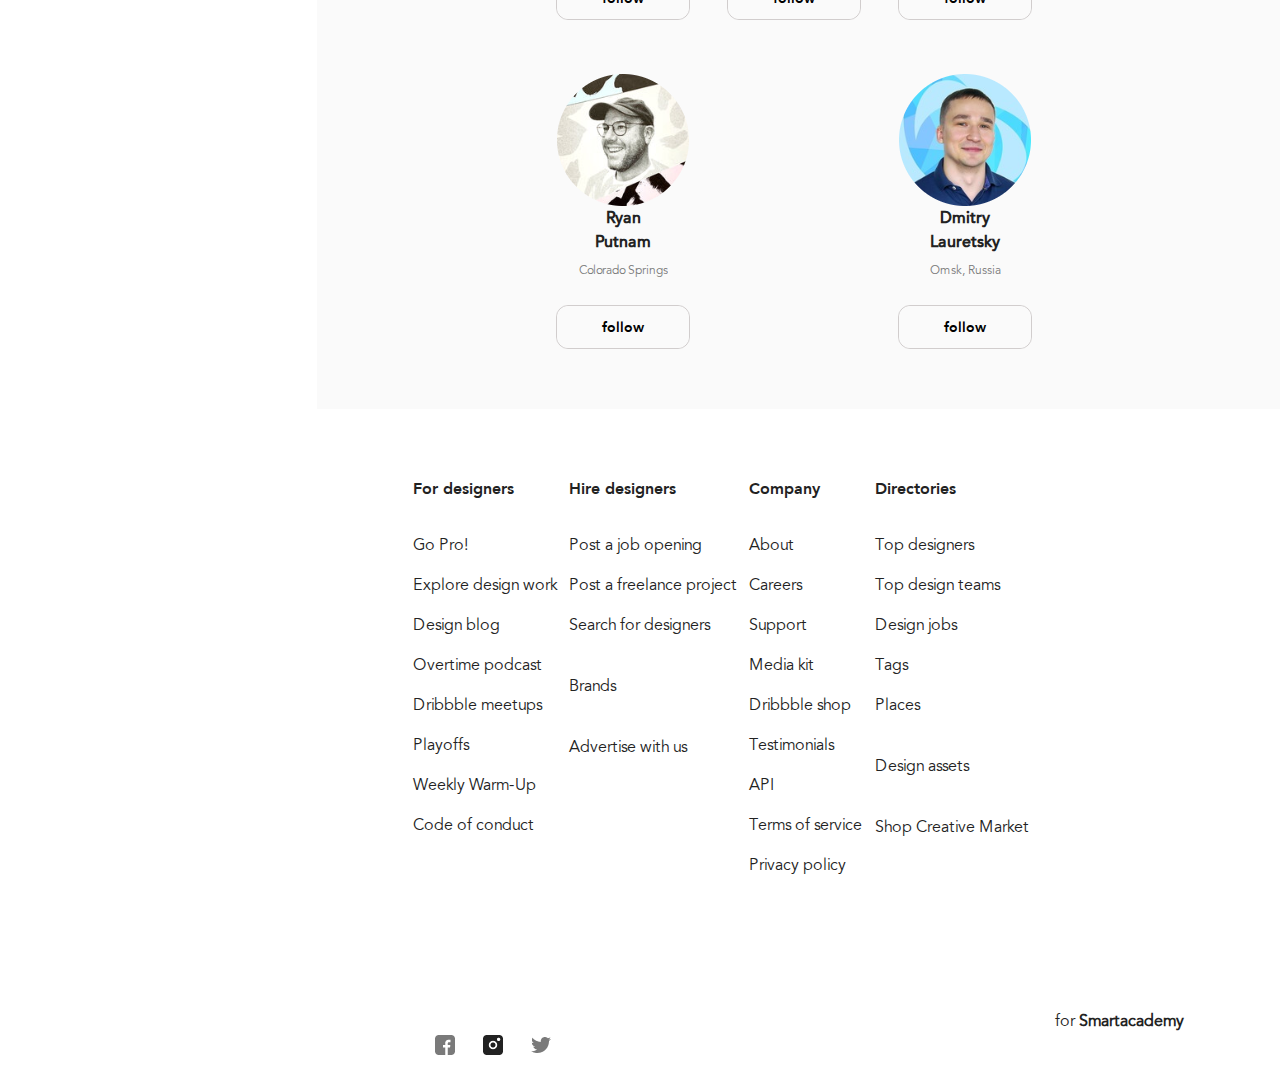
==== commit 8905793b: "update" ====
--- a/index.html
+++ b/index.html
@@ -103,7 +103,7 @@
             <main>
                 <section class="container">
                     <div class="flex jc-between ai-center wrap"> 
-                        <div class="flex">
+                        <div class="flex display-none">
                             <div class="list-div">
                                 <a class="book-size16-color222 capitalize"href="#">all</a>
                             </div>
@@ -132,9 +132,9 @@
                         </div>
                     </div>
                     <div class="flex jc-between wrap">
-                        <div class="main-img-div flex wrap relative">
-                            <a href="#">
-                                <img class="main-img"src="images/basic images/UI components for unity gaming.png" alt="UI-components">
+                        <div class="main-img-div flex relative">
+                            <a href="#">
+                                <img src="images/basic images/UI components for unity gaming.png" alt="UI-components">
                                 <h4>UI Components for Unity Gaming</h4>
                             </a>
                             <div class="icon-on-imgdiv">
@@ -144,7 +144,7 @@
                                 <img src="images/icons/Component 6 – 2.png" alt="heart">
                             </div>
                         </div>
-                        <div class="main-img-div flex wrap relative">
+                        <div class="main-img-div flex relative">
                             <a href="#">
                                 <img src="images/basic images/Analytics mobile app.png" alt="Analytics">
                                 <h4>Analytics Mobile App – Blurr Series</h4>
@@ -156,7 +156,7 @@
                                 <img src="images/icons/Component 6 – 2.png" alt="heart">
                             </div>
                         </div>
-                        <div class="main-img-div flex wrap relative">
+                        <div class="main-img-div flex relative">
                             <a href="#">
                                 <img src="images/basic images/estaro dark-mode.png" alt="dark-mode">
                                 <h4>Estaro – Dark-mode – Task Management App</h4>
@@ -168,9 +168,9 @@
                                 <img src="images/icons/Component 6 – 2.png" alt="heart">
                             </div>
                         </div>
-                        <div class="main-img-div flex wrap relative">
-                            <a href="#">
-                                <img class="main-img"src="images/basic images/live streaming.png" alt="">
+                        <div class="main-img-div flex relative">
+                            <a href="#">
+                                <img src="images/basic images/live streaming.png" alt="">
                                 <h4>Live streaming application for gamers.</h4>
                             </a>
                             <div class="icon-on-imgdiv">
@@ -180,7 +180,7 @@
                                 <img src="images/icons/Component 6 – 2.png" alt="heart">
                             </div>
                         </div>
-                        <div class="main-img-div flex wrap relative">
+                        <div class="main-img-div flex relative">
                             <a href="#">
                                 <img src="images/basic images/dark mockup.png" alt="">
                                 <h4>Dark Mockup for Unity Gaming</h4>
@@ -192,7 +192,7 @@
                                 <img src="images/icons/Component 6 – 2.png" alt="heart">
                             </div>
                         </div>
-                        <div class="main-img-div flex wrap relative">
+                        <div class="main-img-div flex relative">
                             <a href="#">
                                 <img src="images/basic images/smm-social media managment.png" alt="">
                                 <h4>SMM – Social Media Management – App UI</h4>
@@ -204,7 +204,7 @@
                                 <img src="images/icons/Component 6 – 2.png" alt="heart">
                             </div>
                         </div>
-                        <div class="main-img-div flex wrap relative">
+                        <div class="main-img-div flex relative">
                             <a href="#">
                                 <img src="images/basic images/food app.png" alt="">
                                 <h4>Food App 2.0</h4>
@@ -216,7 +216,7 @@
                                 <img src="images/icons/Component 6 – 2.png" alt="heart">
                             </div>
                         </div>
-                        <div class="main-img-div  flex wrap relative">
+                        <div class="main-img-div flex relative">
                             <a href="#">
                                 <img src="images/basic images/Rectangle 48@2x.png" alt="">
                                 <h4>Live streaming application for gamers.</h4>
--- a/styles/style.css
+++ b/styles/style.css
@@ -9,10 +9,11 @@
 ul{
     list-style: none;
 }
-.container-page{
-    max-width:1920px;
-    width: 100%;
-}
+/* .container-page{
+    width:1920px;
+    /* width: 100%;
+ } */
+
 .color222{
     color: #222222;
 }
@@ -124,6 +125,7 @@
     border-radius: 12px;
     justify-content: space-around;
     align-items: center;
+    margin-right: 20px;
 }
 .search-div input{
     outline: none;
@@ -176,7 +178,7 @@
     border:2px solid #FF2288;
 }
 .container{
-    max-width: 1231px;
+    max-width: 1020px;
     width: 100%;
     margin: 0 auto;
 }
@@ -348,6 +350,9 @@
 footer :nth-child(2) div :nth-child(2){
     margin:0 20px;
 }
+.table-section{
+    padding:0 20px;
+}
 .table{
     border-collapse: collapse;
 }
@@ -387,6 +392,7 @@
     }
     .container{
         max-width: 800px;
+        width: 80%;
     }
     .buttom-filter-div{
         padding: 14px;
@@ -402,9 +408,12 @@
     .header-right-div{
         padding-left:20px;
     }
+    footer :nth-child(2) div{
+        padding:20px
+    }
 }
 @media (max-width:1024px) {
-    .main-img-div{
+    .main-img-div{ 
         width: calc(100%/2);
     }
     .icon-on-imgdiv{
@@ -429,5 +438,29 @@
     .display-none{
         display: none;
     }
-    
+}
+@media (max-width:760px) {
+    .main-img-div{ 
+        width: calc(100%/1);
+    }
+    .footer-page{
+        width: calc(100%/2);
+        padding:40px 20px;
+    }
+    .display-none{
+        display: none;
+    }
+    .main-img-div a{
+        width: 70%;
+    }
+    .buttom-filter-div{
+        margin-left: 40px;
+    }
+    .icon-on-imgdiv{
+        top:80px;
+        left: 200px;
+    }
+    .main-img-div h4{
+        text-align: center;
+    }
 }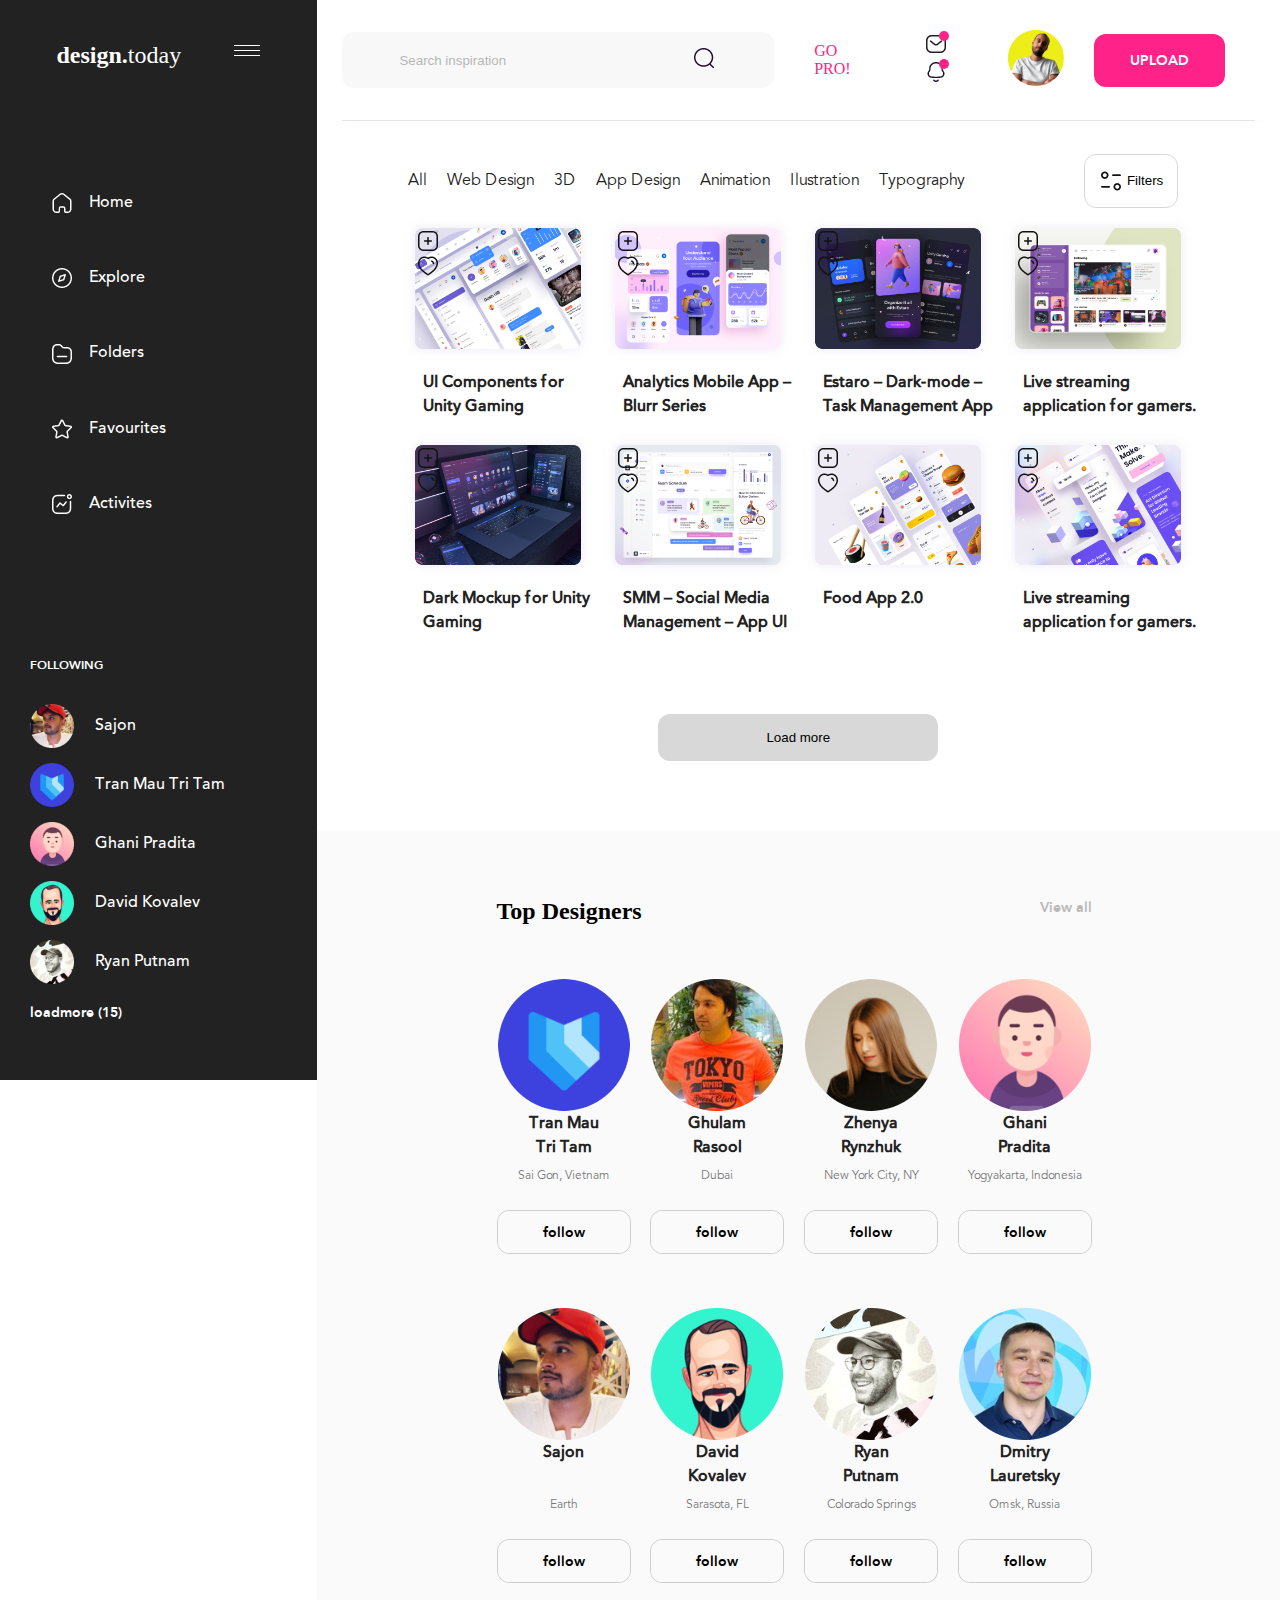
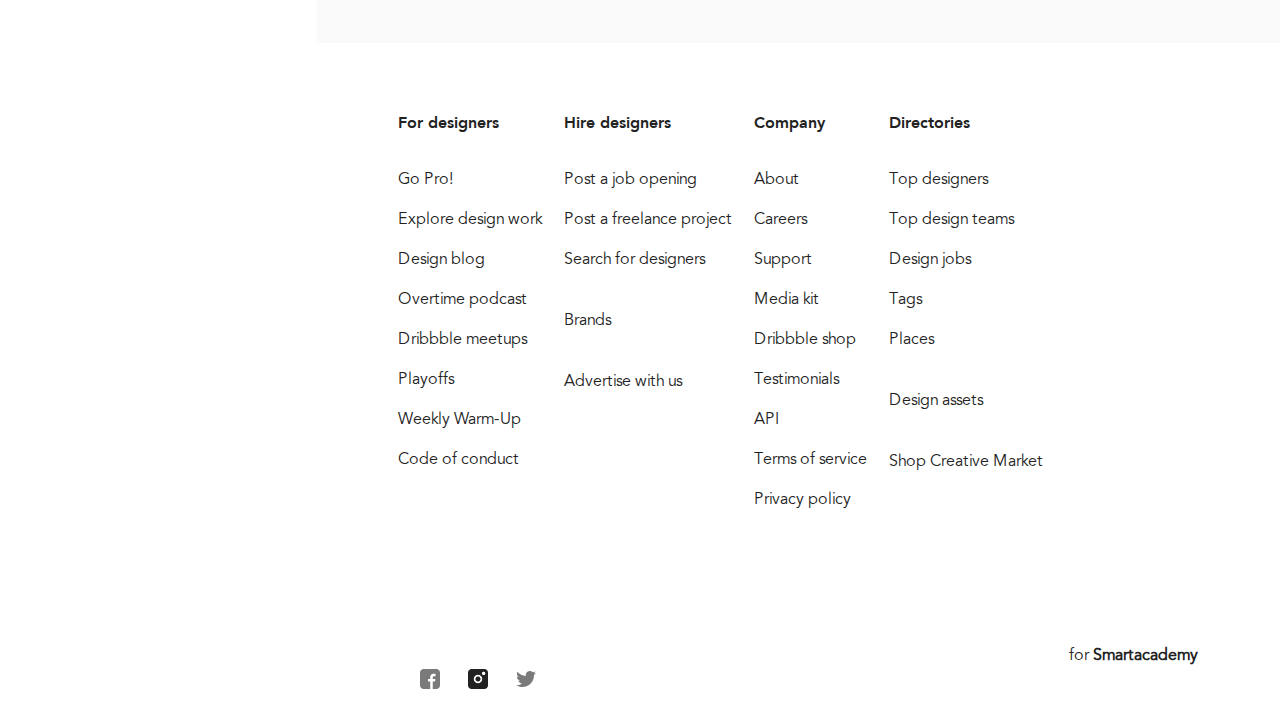
==== commit 72de18e6: "add min resolution style" ====
--- a/index.html
+++ b/index.html
@@ -87,8 +87,8 @@
                     </a>
                 </div>
                 <div class="flex header-right-div">
-                    <a class="uppercase"href="">go pro!</a>
-                    <div class="flex colum-reset">
+                    <a class="uppercase display-none360"href="">go pro!</a>
+                    <div class="flex colum-reset display-none360">
                         <div class="relative">
                             <a href="#"><img src="images/icons/mail.png" alt="mail"><span></span></a>
                         </div>
@@ -97,7 +97,7 @@
                         </div>
                     </div>
                     <a href="sec-page.html"><img src="images/persons/Group 33.png" alt="photo"> </a>
-                    <button class="uppercase upload colorfff font-size14 font-fam-heavy">upload</button>
+                    <button class="display-none360 uppercase upload colorfff font-size14 font-fam-heavy">upload</button>
                 </div>
             </header>
             <main>
--- a/styles/style.css
+++ b/styles/style.css
@@ -9,11 +9,10 @@
 ul{
     list-style: none;
 }
-/* .container-page{
-    width:1920px;
-    /* width: 100%;
- } */
-
+.container-page{
+   max-width:1920px;
+   width: 100%;
+}
 .color222{
     color: #222222;
 }
@@ -107,7 +106,7 @@
     margin-bottom: 106px;
     cursor: pointer;
 }
-/*----main page---*/
+/* /*----main page--- */
 .main-page{
     flex:3;
 }
@@ -383,6 +382,9 @@
 tbody :nth-child(7) td{
     color: #FF2288;
 }
+.info-table-title-resp{
+    display: none;
+}
 @media (max-width:1320px) {
     .colum-reset{
         flex-direction: column;
@@ -392,7 +394,7 @@
     }
     .container{
         max-width: 800px;
-        width: 80%;
+        width:100%;
     }
     .buttom-filter-div{
         padding: 14px;
@@ -463,4 +465,35 @@
     .main-img-div h4{
         text-align: center;
     }
+}
+@media (max-width:650px) {
+    thead{
+        display: none;
+    }
+    .info-table-title-resp{
+        display: flex;
+        flex-direction: column;
+        flex:1
+    }
+    .info-table{
+        border: none;
+        flex-direction: column;
+    }
+    .flex-resp{
+        display: flex;
+    }
+    .table-section{
+        padding: 5px;
+    }
+}
+@media (max-width:400px) {
+    .display-none360{
+        display: none;
+    }
+    .table-section{
+        width: 100%;
+    }
+    .footer-page div{
+        margin-bottom: 40px;
+    }
 }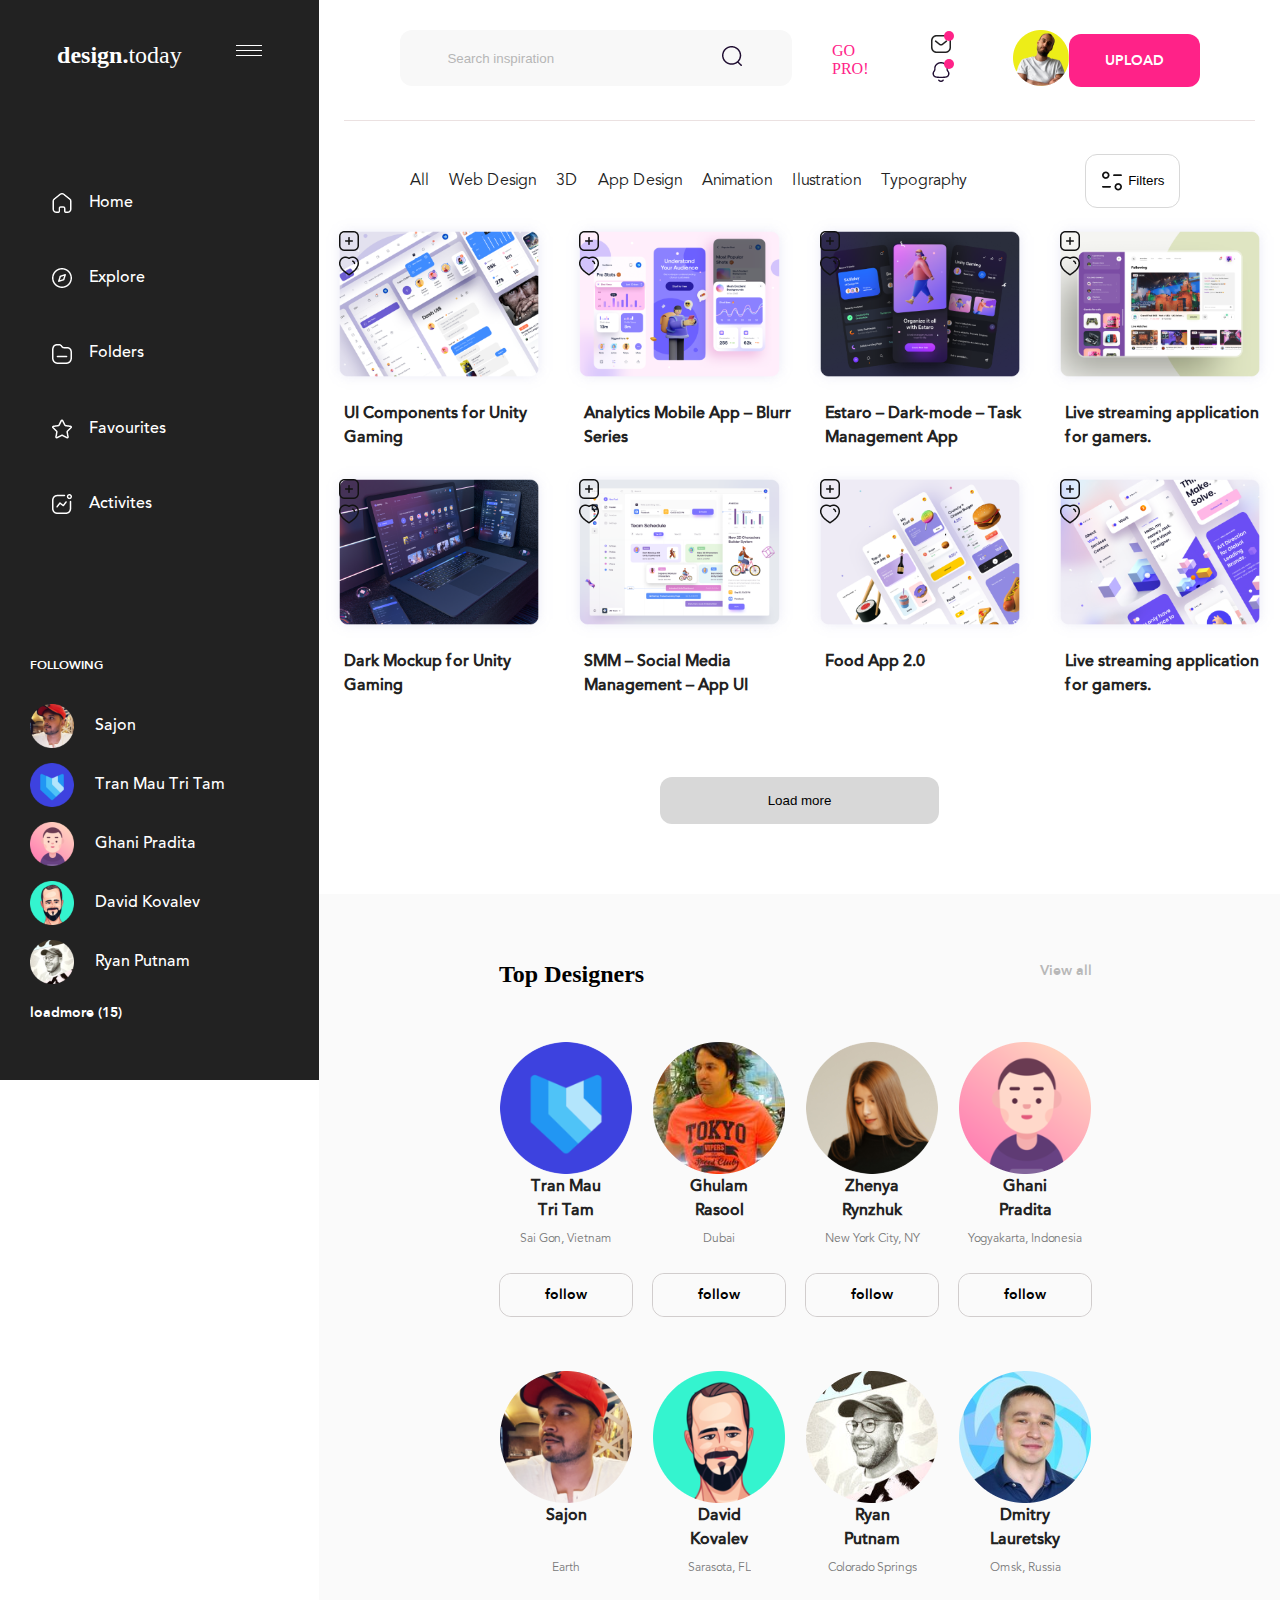
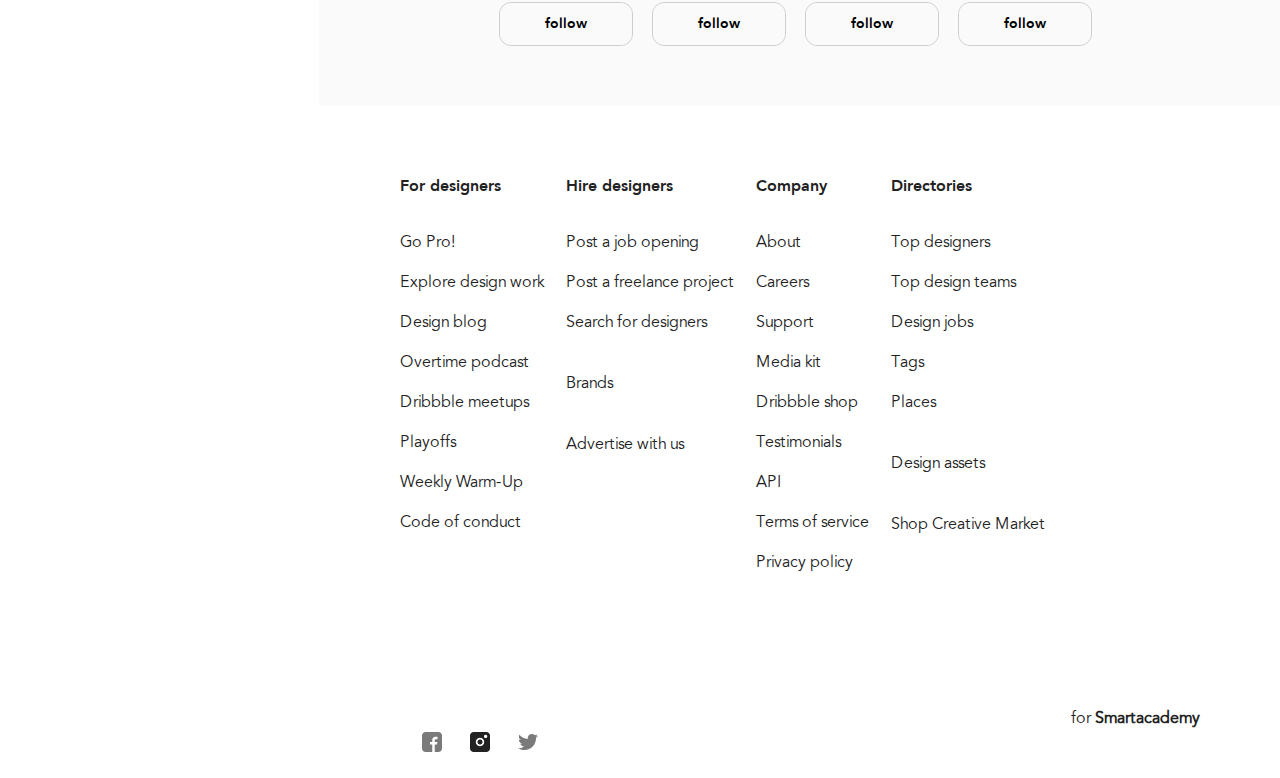
==== commit e0b07ef7: "change tags" ====
--- a/index.html
+++ b/index.html
@@ -79,30 +79,32 @@
             </div>
         </aside>
         <div class="main-page">
-            <header class="flex">
-                <div class="search-div flex">
-                    <input type="text" placeholder="Search inspiration">
-                    <a href="#">
-                        <img src="images/icons/search.png" alt="search">
-                    </a>
-                </div>
-                <div class="flex header-right-div">
-                    <a class="uppercase display-none360"href="">go pro!</a>
-                    <div class="flex colum-reset display-none360">
-                        <div class="relative">
-                            <a href="#"><img src="images/icons/mail.png" alt="mail"><span></span></a>
-                        </div>
-                        <div class="relative">
-                            <a href="#"><img src="images/icons/bell.png" alt="bell"><span></span></a>
-                        </div>
-                    </div>
-                    <a href="sec-page.html"><img src="images/persons/Group 33.png" alt="photo"> </a>
-                    <button class="display-none360 uppercase upload colorfff font-size14 font-fam-heavy">upload</button>
+            <header>
+                <div class="container flex">
+                    <div class="search-div flex">
+                        <input type="text" placeholder="Search inspiration">
+                        <a href="#">
+                            <img src="images/icons/search.png" alt="search">
+                        </a>
+                    </div>
+                    <div class="flex header-right-div">
+                        <a class="uppercase display-none360"href="">go pro!</a>
+                        <div class="flex colum-reset display-none360">
+                            <div class="relative">
+                                <a href="#"><img src="images/icons/mail.png" alt="mail"><span></span></a>
+                            </div>
+                            <div class="relative">
+                                <a href="#"><img src="images/icons/bell.png" alt="bell"><span></span></a>
+                            </div>
+                        </div>
+                        <a href="sec-page.html"><img src="images/persons/Group 33.png" alt="photo"> </a>
+                        <button class="display-none360 uppercase upload colorfff font-size14 font-fam-heavy">upload</button>
+                    </div>
                 </div>
             </header>
             <main>
-                <section class="container">
-                    <div class="flex jc-between ai-center wrap"> 
+                <section>
+                    <div class=" container flex jc-between ai-center wrap"> 
                         <div class="flex display-none">
                             <div class="list-div">
                                 <a class="book-size16-color222 capitalize"href="#">all</a>
--- a/styles/style.css
+++ b/styles/style.css
@@ -139,7 +139,6 @@
     border-style: none;
     border-radius: 12px;
     cursor: pointer;
-    margin: 0 30px;
 }
 .header-right-div{
     align-items: center;
@@ -447,7 +446,7 @@
     }
     .footer-page{
         width: calc(100%/2);
-        padding:40px 20px;
+        /* padding:40px 20px; */
     }
     .display-none{
         display: none;
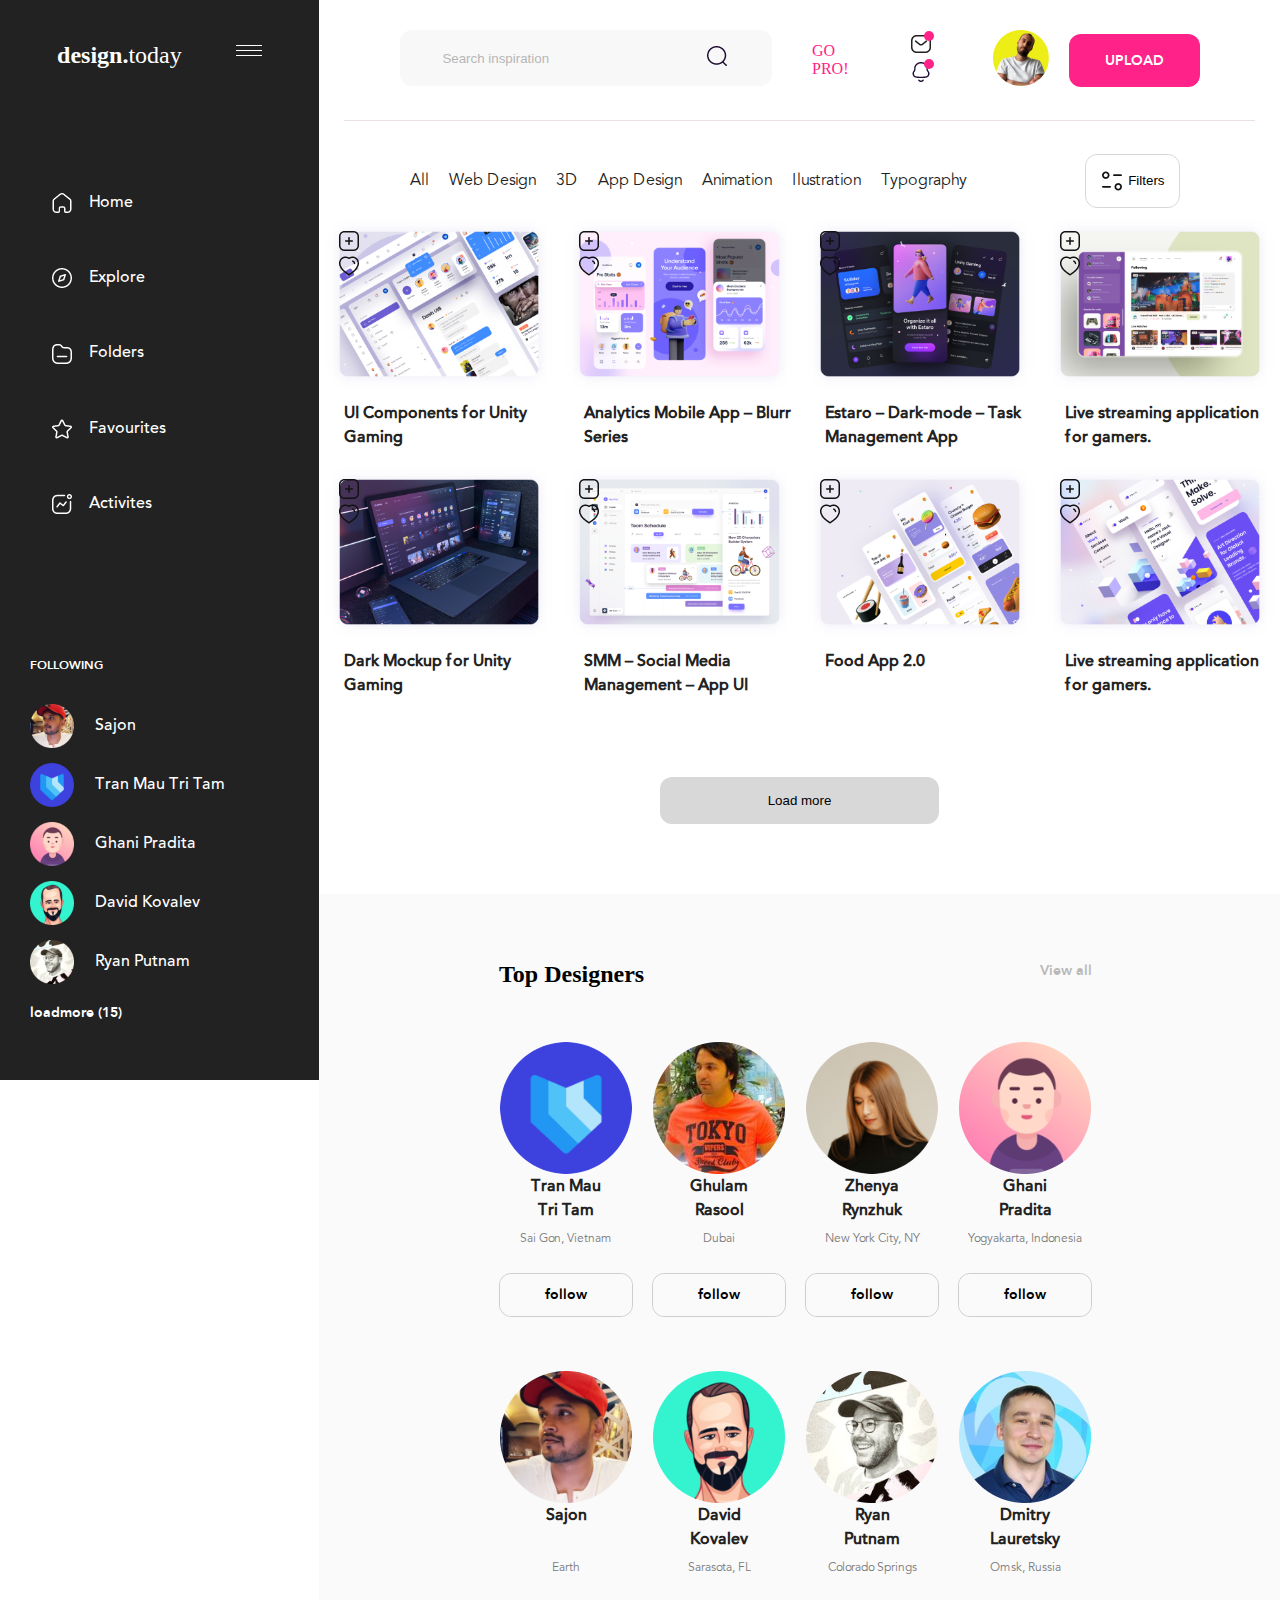
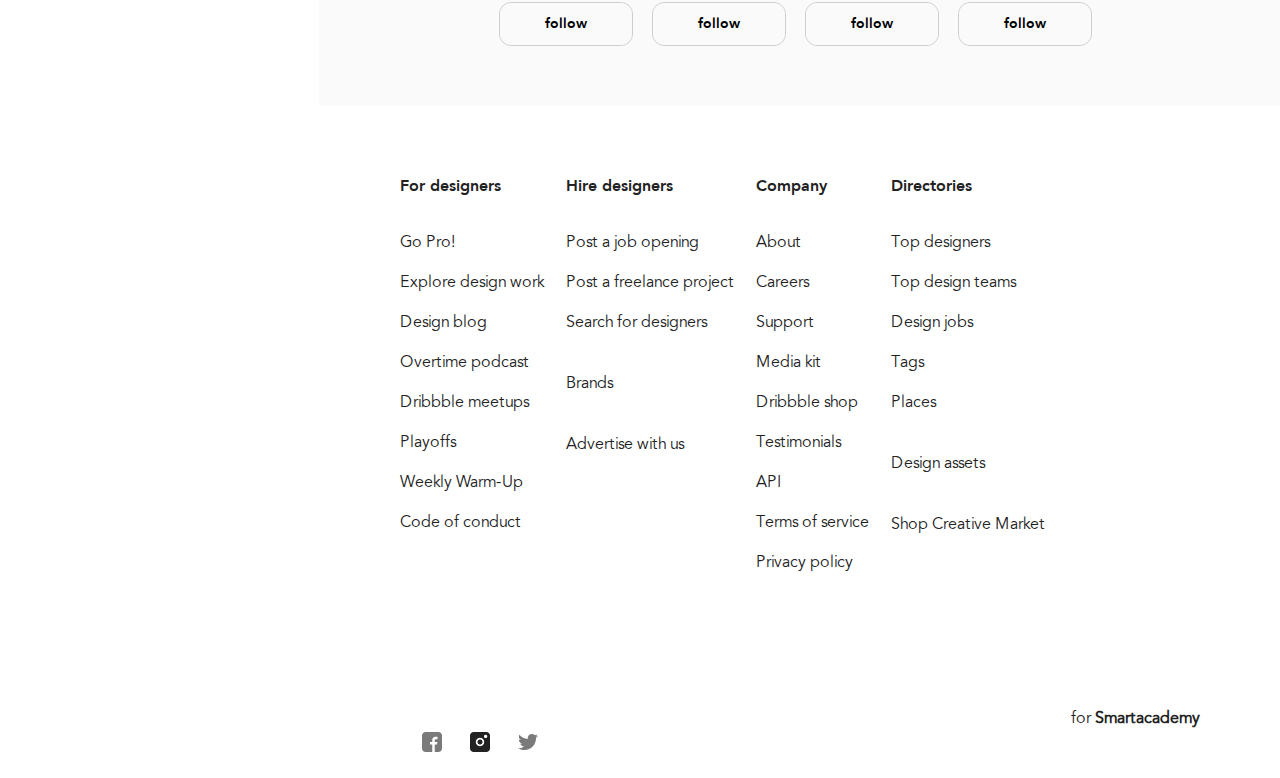
==== commit d6f756a0: "update" ====
--- a/index.html
+++ b/index.html
@@ -80,7 +80,7 @@
         </aside>
         <div class="main-page">
             <header>
-                <div class="container flex">
+                <div class="flex container">
                     <div class="search-div flex">
                         <input type="text" placeholder="Search inspiration">
                         <a href="#">
@@ -97,6 +97,11 @@
                                 <a href="#"><img src="images/icons/bell.png" alt="bell"><span></span></a>
                             </div>
                         </div>
+                        <div class="burger-div">
+                            <div></div>
+                            <div></div>
+                            <div></div>        
+                       </div>
                         <a href="sec-page.html"><img src="images/persons/Group 33.png" alt="photo"> </a>
                         <button class="display-none360 uppercase upload colorfff font-size14 font-fam-heavy">upload</button>
                     </div>
--- a/styles/style.css
+++ b/styles/style.css
@@ -11,7 +11,6 @@
 }
 .container-page{
    max-width:1920px;
-   width: 100%;
 }
 .color222{
     color: #222222;
@@ -139,6 +138,7 @@
     border-style: none;
     border-radius: 12px;
     cursor: pointer;
+    margin-left: 20px;
 }
 .header-right-div{
     align-items: center;
@@ -163,6 +163,16 @@
     right: -1px;
     opacity: 1;
 }
+.burger-div{
+    display: none;
+}
+.burger-div div{
+    width: 20px;
+    height: 2px;
+    margin: 5px 20px;
+    border-radius: 10px;
+    background-color: #ff2288;
+}
 .div-person{
     width: 56px;
     height: 56px;
@@ -446,7 +456,7 @@
     }
     .footer-page{
         width: calc(100%/2);
-        /* padding:40px 20px; */
+        padding:40px 20px;
     }
     .display-none{
         display: none;
@@ -465,6 +475,7 @@
         text-align: center;
     }
 }
+/*
 @media (max-width:650px) {
     thead{
         display: none;
@@ -484,15 +495,18 @@
     .table-section{
         padding: 5px;
     }
-}
-@media (max-width:400px) {
+}*/
+ @media (max-width:400px) {
     .display-none360{
         display: none;
     }
+    .burger-div{
+        display: inline-block;
+    }
     .table-section{
         width: 100%;
     }
     .footer-page div{
         margin-bottom: 40px;
     }
-}+} 